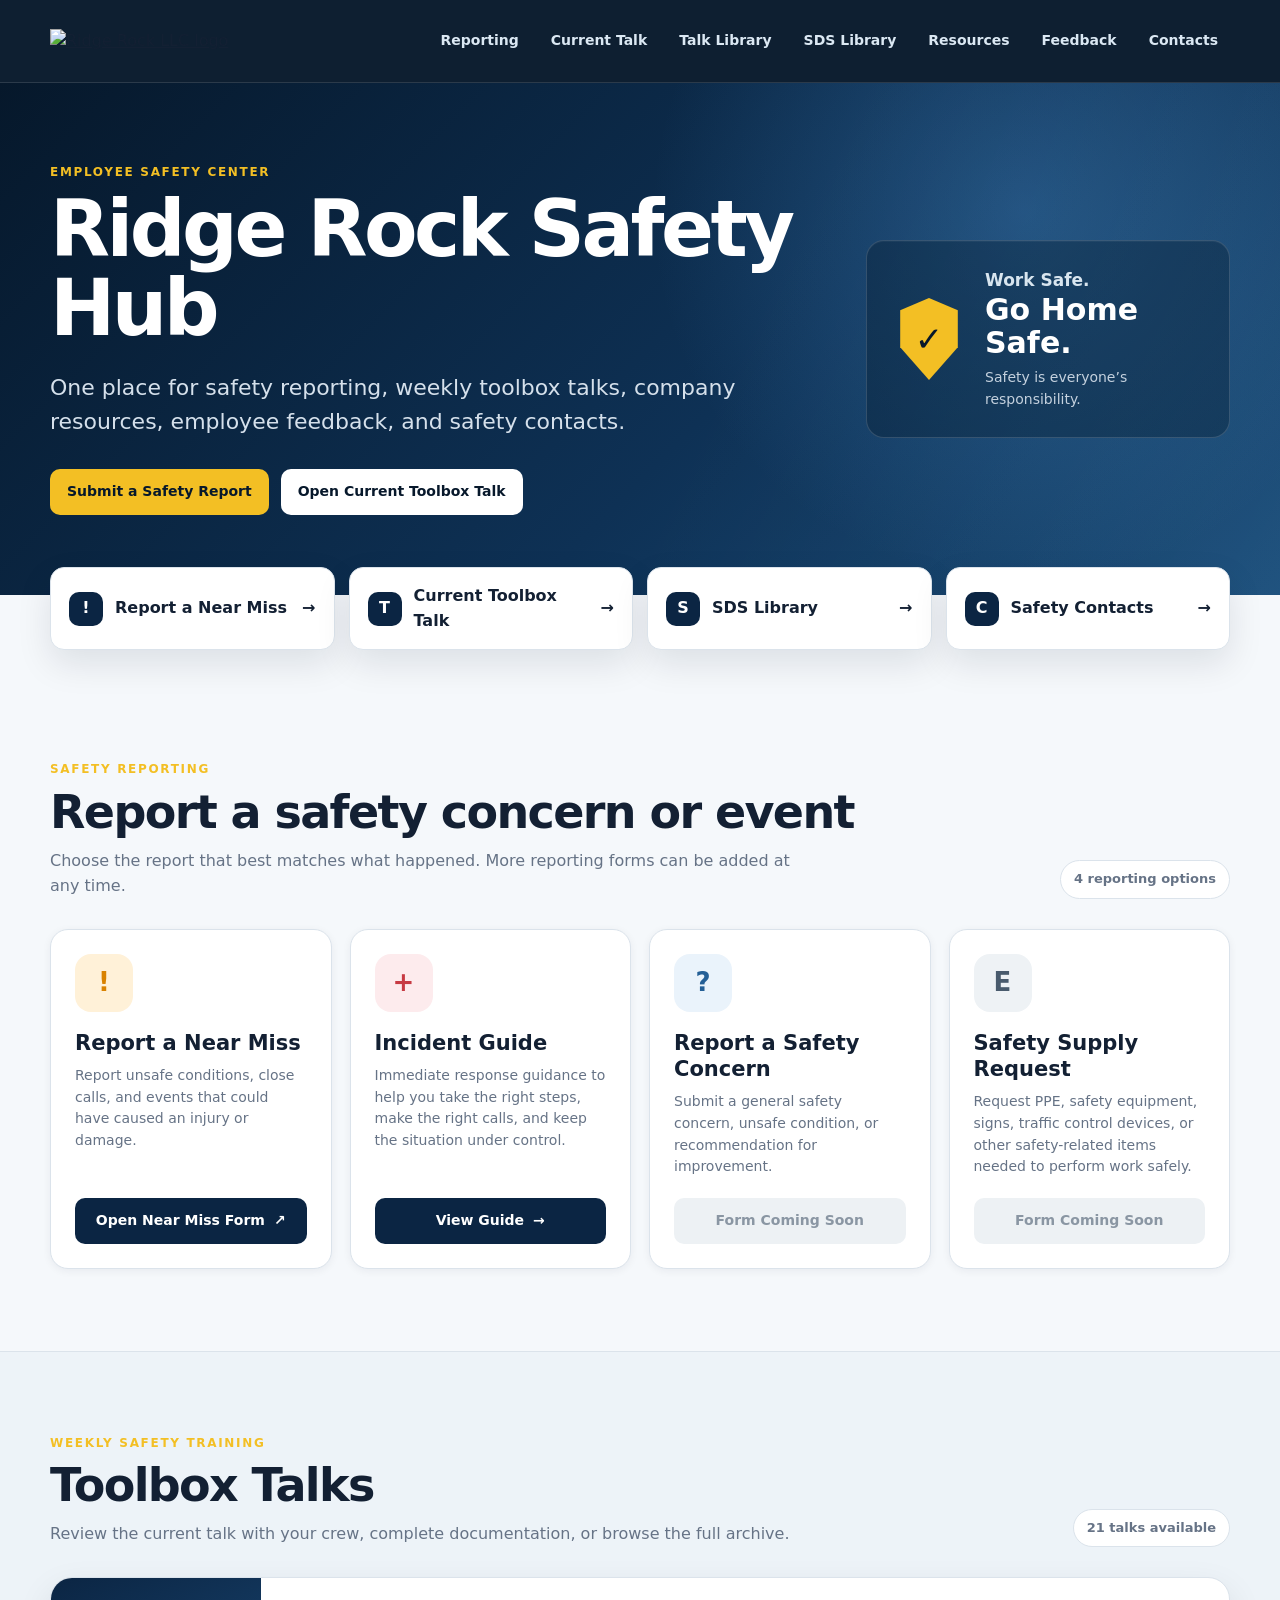
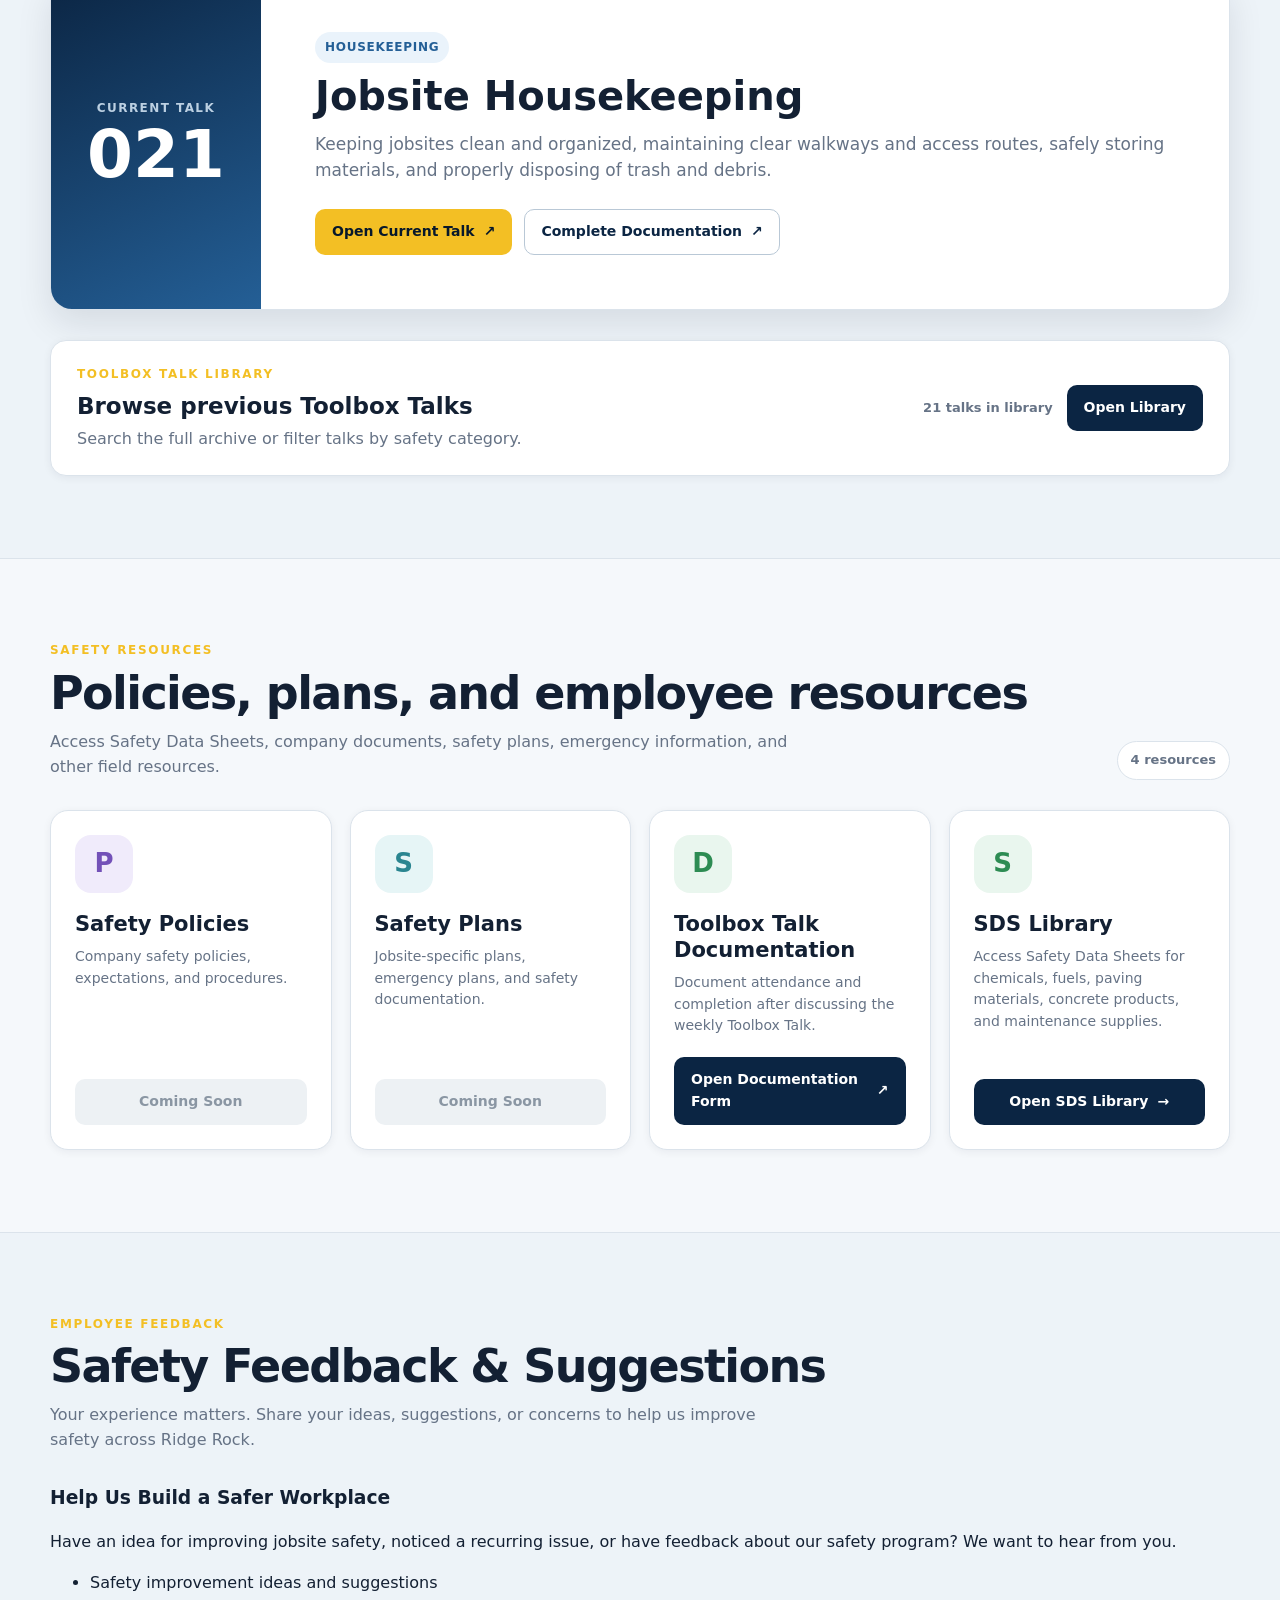
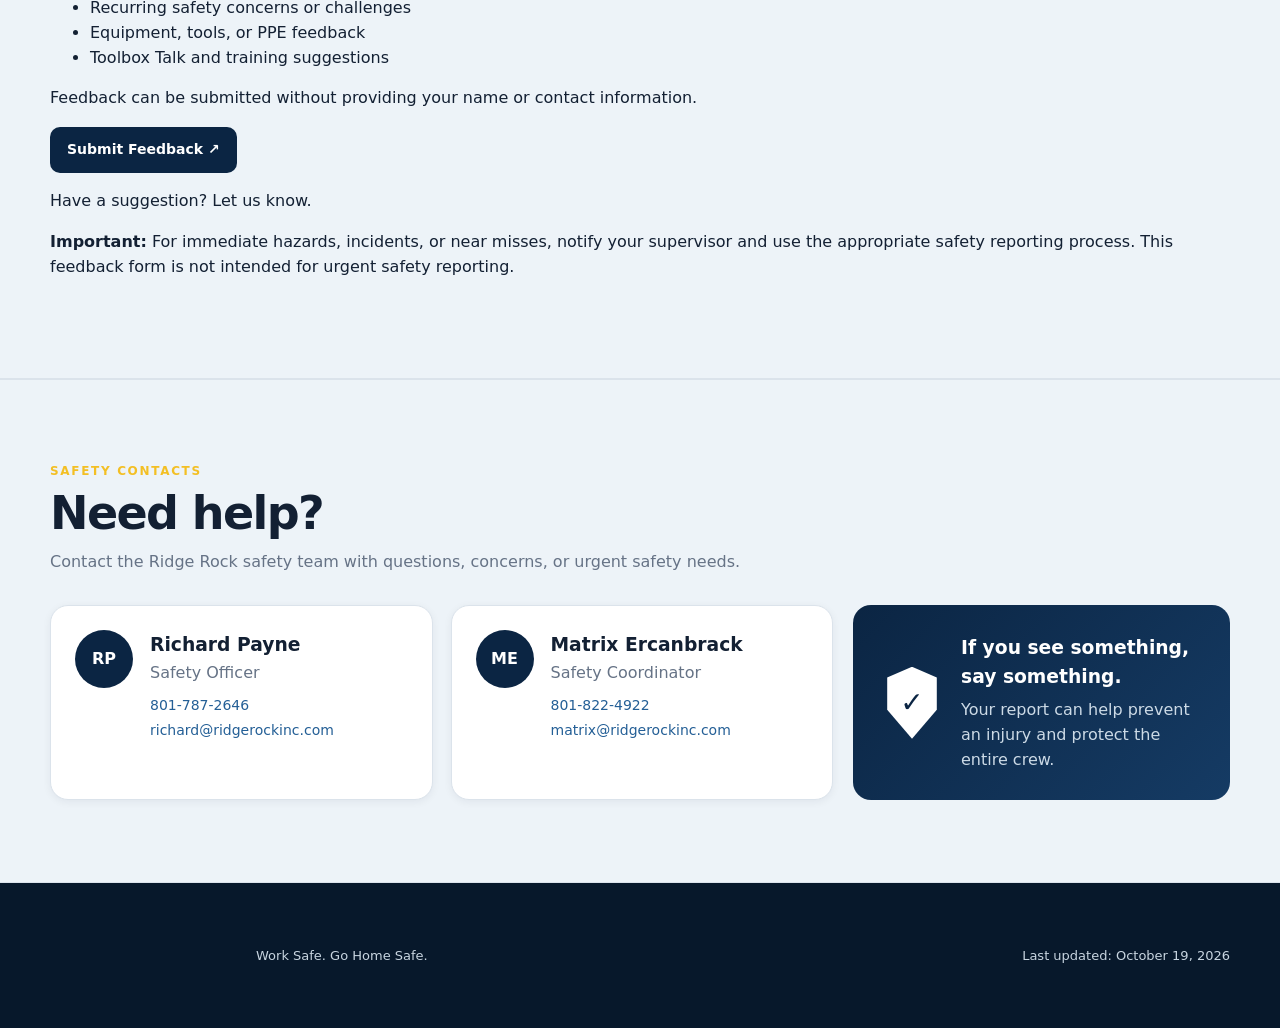
==== index.html @ aab82f97 "Add feedback section and update meta description Updated the HTML content to include a feedback sect" ====
<!DOCTYPE html>
<html lang="en">

<head>
  <meta charset="UTF-8">

  <meta
    name="viewport"
    content="width=device-width, initial-scale=1.0"
  >

  <meta
    name="description"
    content="Ridge Rock employee safety hub for reporting, toolbox talks, Safety Data Sheets, policies, plans, feedback, and safety contacts."
  >

  <title>Ridge Rock Safety Hub</title>

  <link
    rel="apple-touch-icon"
    href="assets/safety-hub-icon.png"
  >

  <meta
    name="apple-mobile-web-app-capable"
    content="yes"
  >

  <meta
    name="apple-mobile-web-app-title"
    content="Safety Hub"
  >

  <link
    rel="icon"
    href="favicon.ico"
    type="image/x-icon"
  >

  <link
    rel="stylesheet"
    href="style.css"
  >

  <script
    src="data.js"
    defer
  ></script>

  <script
    src="script.js"
    defer
  ></script>
</head>

<body>

  <!-- HEADER -->
  <header class="site-header">

    <div class="shell header-inner">

      <a
        class="brand"
        href="#top"
        aria-label="Ridge Rock Safety Hub home"
      >
        <img
          src="assets/ridge-rock-logo.png"
          alt="Ridge Rock LLC logo"
        >
      </a>

      <button
        class="menu-button"
        id="menuButton"
        type="button"
        aria-expanded="false"
        aria-controls="mainNav"
      >
        Menu
      </button>

      <nav
        class="main-nav"
        id="mainNav"
        aria-label="Primary navigation"
      >

        <a href="#reporting">
          Reporting
        </a>

        <a href="#toolbox">
          Current Talk
        </a>

        <a href="toolbox-talks.html">
          Talk Library
        </a>

        <a href="sds.html">
          SDS Library
        </a>

        <a href="#resources">
          Resources
        </a>

        <a href="#feedback">
          Feedback
        </a>

        <a href="#contacts">
          Contacts
        </a>

      </nav>

    </div>

  </header>


  <main id="top">

    <!-- HERO -->
    <section class="hero">

      <div class="shell hero-grid">

        <div class="hero-copy">

          <p class="eyebrow">
            Employee Safety Center
          </p>

          <h1>
            Ridge Rock Safety Hub
          </h1>

          <p class="hero-lead">
            One place for safety reporting, weekly toolbox talks,
            company resources, employee feedback, and safety contacts.
          </p>

          <div class="hero-actions">

            <a
              class="button button-warning"
              href="#reporting"
            >
              Submit a Safety Report
            </a>

            <a
              class="button button-light"
              href="#toolbox"
            >
              Open Current Toolbox Talk
            </a>

          </div>

        </div>

        <aside
          class="safety-message"
          aria-label="Safety message"
        >

          <div class="shield-icon">
            ✓
          </div>

          <div>

            <p class="safety-kicker">
              Work Safe.
            </p>

            <h2>
              Go Home Safe.
            </h2>

            <p>
              Safety is everyone’s responsibility.
            </p>

          </div>

        </aside>

      </div>

    </section>


    <!-- QUICK LINKS -->
    <section
      class="quick-links"
      aria-label="Quick links"
    >

      <div
        class="shell quick-grid"
        id="quickLinks"
      ></div>

    </section>


    <!-- SAFETY REPORTING -->
    <section
      class="section"
      id="reporting"
    >

      <div class="shell">

        <div class="section-heading">

          <div>

            <p class="eyebrow">
              Safety Reporting
            </p>

            <h2>
              Report a safety concern or event
            </h2>

            <p>
              Choose the report that best matches what happened.
              More reporting forms can be added at any time.
            </p>

          </div>

          <span
            class="section-badge"
            id="reportCount"
          ></span>

        </div>

        <div
          class="card-grid report-grid"
          id="reportGrid"
        ></div>

      </div>

    </section>


    <!-- TOOLBOX TALKS -->
    <section
      class="section section-alt"
      id="toolbox"
    >

      <div class="shell">

        <div class="section-heading">

          <div>

            <p class="eyebrow">
              Weekly Safety Training
            </p>

            <h2>
              Toolbox Talks
            </h2>

            <p>
              Review the current talk with your crew,
              complete documentation, or browse the full archive.
            </p>

          </div>

          <span
            class="section-badge"
            id="toolboxCount"
          ></span>

        </div>

        <!-- CURRENT TALK -->
        <div
          class="current-talk"
          id="currentTalk"
        ></div>

        <!-- TOOLBOX TALK LIBRARY LINK -->
        <div class="toolbox-library-link">

          <div>

            <p class="eyebrow">
              Toolbox Talk Library
            </p>

            <h3>
              Browse previous Toolbox Talks
            </h3>

            <p>
              Search the full archive or filter talks
              by safety category.
            </p>

          </div>

          <div class="toolbox-library-link-actions">

            <span id="libraryTalkCount"></span>

            <a
              class="button button-primary"
              href="toolbox-talks.html"
            >
              Open Library
            </a>

          </div>

        </div>

      </div>

    </section>


    <!-- SAFETY RESOURCES -->
    <section
      class="section"
      id="resources"
    >

      <div class="shell">

        <div class="section-heading">

          <div>

            <p class="eyebrow">
              Safety Resources
            </p>

            <h2>
              Policies, plans, and employee resources
            </h2>

            <p>
              Access Safety Data Sheets, company documents,
              safety plans, emergency information,
              and other field resources.
            </p>

          </div>

          <span
            class="section-badge"
            id="resourceCount"
          ></span>

        </div>

        <div
          class="card-grid resource-grid"
          id="resourceGrid"
        ></div>

      </div>

    </section>


    <!-- SAFETY FEEDBACK & SUGGESTIONS -->
    <section
      class="section section-alt"
      id="feedback"
      aria-labelledby="feedbackHeading"
    >

      <div class="shell">

        <div class="section-heading">

          <div>

            <p class="eyebrow">
              Employee Feedback
            </p>

            <h2 id="feedbackHeading">
              Safety Feedback &amp; Suggestions
            </h2>

            <p>
              Your experience matters. Share your ideas,
              suggestions, or concerns to help us
              improve safety across Ridge Rock.
            </p>

          </div>

        </div>


        <div class="feedback-card">

          <div class="feedback-card-content">

            <h3>
              Help Us Build a Safer Workplace
            </h3>

            <p>
              Have an idea for improving jobsite safety,
              noticed a recurring issue, or have feedback
              about our safety program? We want to hear
              from you.
            </p>

            <ul class="feedback-list">

              <li>
                Safety improvement ideas and suggestions
              </li>

              <li>
                Recurring safety concerns or challenges
              </li>

              <li>
                Equipment, tools, or PPE feedback
              </li>

              <li>
                Toolbox Talk and training suggestions
              </li>

            </ul>

            <p>
              Feedback can be submitted without providing
              your name or contact information.
            </p>

          </div>


          <div class="feedback-card-action">

            <a
              class="button button-primary"
              href="https://forms.cloud.microsoft/r/Lfj9UGA7SE"
              target="_blank"
              rel="noopener noreferrer"
              aria-label="Open Safety Feedback and Suggestions form in a new tab"
            >
              Submit Feedback ↗
            </a>

            <p>
              Have a suggestion? Let us know.
            </p>

          </div>

        </div>


        <p class="feedback-notice">
          <strong>Important:</strong>
          For immediate hazards, incidents, or near misses,
          notify your supervisor and use the appropriate
          safety reporting process. This feedback form
          is not intended for urgent safety reporting.
        </p>

      </div>

    </section>


    <!-- SAFETY CONTACTS -->
    <section
      class="section section-alt"
      id="contacts"
    >

      <div class="shell">

        <div class="section-heading">

          <div>

            <p class="eyebrow">
              Safety Contacts
            </p>

            <h2>
              Need help?
            </h2>

            <p>
              Contact the Ridge Rock safety team with questions,
              concerns, or urgent safety needs.
            </p>

          </div>

        </div>

        <div class="contact-layout">

          <div
            class="contact-grid"
            id="contactGrid"
          ></div>

          <aside class="speak-up-card">

            <div class="shield-outline">
              ✓
            </div>

            <div>

              <h3>
                If you see something, say something.
              </h3>

              <p>
                Your report can help prevent an injury
                and protect the entire crew.
              </p>

            </div>

          </aside>

        </div>

      </div>

    </section>

  </main>


  <!-- FOOTER -->
  <footer class="site-footer">

    <div class="shell footer-inner">

      <div>

        <img
          src="assets/ridge-rock-logo.png"
          alt=""
          aria-hidden="true"
        >

        <p>
          Work Safe. Go Home Safe.
        </p>

      </div>

      <p id="lastUpdated"></p>

    </div>

  </footer>

</body>

</html>
---- style.css ----
:root {
  --navy-950: #07182b;
  --navy-900: #0b2543;
  --navy-800: #153b64;
  --blue-600: #245f96;
  --blue-100: #eaf3fb;
  --gold-500: #f3bf24;
  --gold-100: #fff6d8;
  --red-600: #c73a43;
  --red-100: #fdebed;
  --green-600: #2d8c53;
  --green-100: #e9f6ee;
  --purple-600: #7351b8;
  --purple-100: #f0ebfb;
  --teal-600: #2a8590;
  --teal-100: #e6f5f6;
  --amber-600: #d98200;
  --amber-100: #fff1d8;
  --slate-700: #495b6d;
  --slate-100: #eef2f5;
  --ink: #132033;
  --muted: #667386;
  --line: #dbe3eb;
  --surface: #ffffff;
  --background: #f5f8fb;
  --shadow-sm: 0 2px 8px rgba(7, 24, 43, 0.06);
  --shadow-md: 0 14px 35px rgba(7, 24, 43, 0.10);
  --radius: 18px;
  --shell: 1180px;
}

* {
  box-sizing: border-box;
}

html {
  scroll-behavior: smooth;
}

body {
  margin: 0;
  color: var(--ink);
  background: var(--background);
  font-family: Inter, ui-sans-serif, system-ui, -apple-system, BlinkMacSystemFont, "Segoe UI", sans-serif;
  line-height: 1.55;
}

a {
  color: inherit;
}

button,
input {
  font: inherit;
}

.shell {
  width: min(calc(100% - 34px), var(--shell));
  margin: 0 auto;
}


/* HEADER */

.site-header {
  position: sticky;
  top: 0;
  z-index: 100;
  background: rgba(7, 24, 43, 0.97);
  border-bottom: 1px solid rgba(255,255,255,0.12);
  backdrop-filter: blur(12px);
}

.header-inner {
  min-height: 82px;
  display: flex;
  align-items: center;
  justify-content: space-between;
  gap: 28px;
}

.brand img {
  width: 250px;
  max-height: 62px;
  object-fit: contain;
  display: block;
}

.main-nav {
  display: flex;
  gap: 8px;
}

.main-nav a {
  color: #dbe8f3;
  text-decoration: none;
  font-size: 14px;
  font-weight: 750;
  padding: 10px 12px;
  border-radius: 9px;
}

.main-nav a:hover {
  background: rgba(255,255,255,0.08);
  color: #fff;
}

.menu-button {
  display: none;
  border: 1px solid rgba(255,255,255,.28);
  background: transparent;
  color: white;
  border-radius: 9px;
  padding: 8px 12px;
  font-weight: 750;
}


/* HERO */

.hero {
  color: white;
  background:
    radial-gradient(circle at 80% 25%, rgba(63,131,191,.38), transparent 34%),
    linear-gradient(135deg, #06182b 0%, #0e3155 58%, #174c7a 100%);
  overflow: hidden;
  position: relative;
}

.hero::after {
  content: "";
  position: absolute;
  inset: 0;
  background: linear-gradient(115deg, transparent 55%, rgba(255,255,255,.04));
  pointer-events: none;
}

.hero-grid {
  min-height: 470px;
  display: grid;
  grid-template-columns: 1.35fr .65fr;
  align-items: center;
  gap: 60px;
  padding: 80px 0;
  position: relative;
  z-index: 1;
}

.eyebrow {
  margin: 0 0 8px;
  color: var(--gold-500);
  font-size: 12px;
  font-weight: 850;
  letter-spacing: .14em;
  text-transform: uppercase;
}

.hero h1 {
  margin: 0;
  font-size: clamp(44px, 7vw, 78px);
  line-height: 1.02;
  letter-spacing: -.045em;
}

.hero-lead {
  max-width: 760px;
  margin: 22px 0 0;
  color: #d5e0eb;
  font-size: clamp(18px, 2vw, 22px);
}

.hero-actions {
  display: flex;
  flex-wrap: wrap;
  gap: 12px;
  margin-top: 30px;
}

.safety-message {
  display: flex;
  align-items: center;
  gap: 20px;
  padding: 26px;
  border: 1px solid rgba(255,255,255,.15);
  border-radius: var(--radius);
  background: rgba(3,17,32,.30);
  box-shadow: inset 0 1px rgba(255,255,255,.04);
}

.shield-icon {
  width: 72px;
  height: 82px;
  display: grid;
  place-items: center;
  flex: 0 0 auto;
  clip-path: polygon(50% 0, 90% 15%, 90% 60%, 50% 100%, 10% 60%, 10% 15%);
  background: var(--gold-500);
  color: var(--navy-950);
  font-size: 34px;
  font-weight: 900;
}

.safety-message h2,
.safety-message p {
  margin: 0;
}

.safety-kicker {
  color: #d8e5ef;
  font-size: 17px;
  font-weight: 800;
}

.safety-message h2 {
  font-size: 30px;
  line-height: 1.1;
}

.safety-message p:last-child {
  margin-top: 8px;
  color: #c4d1de;
  font-size: 14px;
}


/* QUICK LINKS */

.quick-links {
  transform: translateY(-28px);
  position: relative;
  z-index: 5;
}

.quick-grid {
  display: grid;
  grid-template-columns: repeat(4, 1fr);
  gap: 14px;
}

.quick-card {
  display: grid;
  grid-template-columns: auto 1fr auto;
  align-items: center;
  gap: 12px;
  min-height: 76px;
  padding: 16px 18px;
  background: white;
  border: 1px solid var(--line);
  border-radius: 14px;
  box-shadow: var(--shadow-md);
  text-decoration: none;
  font-weight: 800;
}

.quick-card:hover {
  transform: translateY(-2px);
  border-color: #b9cde0;
}

.quick-icon {
  width: 34px;
  height: 34px;
  display: grid;
  place-items: center;
  border-radius: 10px;
  background: var(--navy-900);
  color: white;
}


/* SECTIONS */

.section {
  padding: 82px 0;
}

.section-alt {
  background: #edf3f8;
  border-top: 1px solid var(--line);
  border-bottom: 1px solid var(--line);
}

.section-heading {
  display: flex;
  justify-content: space-between;
  align-items: flex-end;
  gap: 24px;
  margin-bottom: 30px;
}

.section-heading h2 {
  margin: 0;
  font-size: clamp(31px, 4vw, 46px);
  letter-spacing: -.035em;
  line-height: 1.13;
}

.section-heading p:last-child {
  max-width: 760px;
  margin: 10px 0 0;
  color: var(--muted);
}

.section-badge {
  flex: 0 0 auto;
  padding: 8px 13px;
  border: 1px solid var(--line);
  border-radius: 999px;
  background: white;
  color: var(--muted);
  font-size: 13px;
  font-weight: 750;
}


/* INFORMATION CARDS */

.card-grid {
  display: grid;
  grid-template-columns: repeat(4, minmax(0, 1fr));
  gap: 18px;
}

.info-card {
  min-height: 340px;
  display: flex;
  flex-direction: column;
  gap: 18px;
  padding: 24px;
  border: 1px solid var(--line);
  border-radius: var(--radius);
  background: white;
  box-shadow: var(--shadow-sm);
}

.info-card:hover {
  transform: translateY(-4px);
  box-shadow: var(--shadow-md);
}

.info-icon {
  width: 58px;
  height: 58px;
  display: grid;
  place-items: center;
  border-radius: 16px;
  font-size: 26px;
  font-weight: 900;
}

.info-copy {
  flex: 1;
}

.info-copy h3 {
  margin: 0 0 9px;
  font-size: 21px;
  line-height: 1.25;
}

.info-copy p {
  margin: 0;
  color: var(--muted);
  font-size: 14px;
}

.theme-amber .info-icon {
  background: var(--amber-100);
  color: var(--amber-600);
}

.theme-red .info-icon {
  background: var(--red-100);
  color: var(--red-600);
}

.theme-blue .info-icon {
  background: var(--blue-100);
  color: var(--blue-600);
}

.theme-slate .info-icon {
  background: var(--slate-100);
  color: var(--slate-700);
}

.theme-purple .info-icon {
  background: var(--purple-100);
  color: var(--purple-600);
}

.theme-teal .info-icon {
  background: var(--teal-100);
  color: var(--teal-600);
}

.theme-green .info-icon {
  background: var(--green-100);
  color: var(--green-600);
}


/* BUTTONS */

.button {
  min-height: 46px;
  display: inline-flex;
  align-items: center;
  justify-content: center;
  gap: 9px;
  border: 1px solid transparent;
  border-radius: 10px;
  padding: 11px 16px;
  text-decoration: none;
  font-size: 14px;
  font-weight: 850;
  transition: .18s ease;
}

.button:hover {
  transform: translateY(-1px);
}

.button-primary {
  background: var(--navy-900);
  color: white;
}

.button-primary:hover {
  background: #123a64;
}

.button-warning {
  background: var(--gold-500);
  color: var(--navy-950);
}

.button-warning:hover {
  background: #ffd34a;
}

.button-light {
  background: white;
  color: var(--navy-950);
}

.button-outline {
  border-color: #b9c8d6;
  background: white;
  color: var(--navy-900);
}

.button-outline:hover {
  border-color: var(--blue-600);
  background: var(--blue-100);
}

.button-muted {
  background: #edf1f4;
  color: #8a96a3;
  cursor: not-allowed;
}


/* CURRENT TOOLBOX TALK */

.current-talk {
  display: grid;
  grid-template-columns: 210px 1fr;
  overflow: hidden;
  border: 1px solid var(--line);
  border-radius: 22px;
  background: white;
  box-shadow: var(--shadow-md);
}

.current-number {
  display: grid;
  place-content: center;
  padding: 34px;
  background: linear-gradient(155deg, var(--navy-900), var(--blue-600));
  color: white;
  text-align: center;
}

.current-number span {
  color: #bcd0e2;
  font-size: 12px;
  font-weight: 850;
  letter-spacing: .12em;
  text-transform: uppercase;
}

.current-number strong {
  display: block;
  margin-top: 4px;
  font-size: 66px;
  line-height: 1;
}

.current-copy {
  padding: clamp(30px, 5vw, 54px);
}

.current-copy h3 {
  margin: 10px 0 12px;
  font-size: clamp(27px, 4vw, 40px);
  line-height: 1.15;
}

.current-copy p {
  margin: 0;
  color: var(--muted);
  font-size: 17px;
}

.pill {
  display: inline-flex;
  padding: 6px 10px;
  border-radius: 999px;
  background: var(--blue-100);
  color: var(--blue-600);
  font-size: 12px;
  font-weight: 850;
  text-transform: uppercase;
  letter-spacing: .06em;
}

.current-actions {
  display: flex;
  flex-wrap: wrap;
  gap: 12px;
  margin-top: 26px;
}


/* HOMEPAGE TOOLBOX LIBRARY LINK */

.toolbox-library-link {
  display: flex;
  align-items: center;
  justify-content: space-between;
  gap: 28px;
  margin-top: 30px;
  padding: 24px 26px;
  border: 1px solid var(--line);
  border-radius: 16px;
  background: white;
  box-shadow: var(--shadow-sm);
}

.toolbox-library-link h3 {
  margin: 0;
  font-size: 23px;
  line-height: 1.25;
}

.toolbox-library-link p:last-child {
  margin: 6px 0 0;
  color: var(--muted);
}

.toolbox-library-link-actions {
  display: flex;
  align-items: center;
  gap: 14px;
  flex: 0 0 auto;
}

.toolbox-library-link-actions > span {
  color: var(--muted);
  font-size: 13px;
  font-weight: 800;
}


/* SEARCH */

.search-wrap {
  position: relative;
  width: min(420px, 100%);
}

.search-wrap input {
  width: 100%;
  min-height: 52px;
  border: 1px solid #bdcbd8;
  border-radius: 12px;
  padding: 12px 46px 12px 15px;
  background: white;
  color: var(--ink);
  outline: none;
}

.search-wrap input:focus {
  border-color: var(--blue-600);
  box-shadow: 0 0 0 4px rgba(36,95,150,.13);
}

.search-wrap button {
  position: absolute;
  right: 9px;
  top: 50%;
  transform: translateY(-50%);
  width: 32px;
  height: 32px;
  border: 0;
  border-radius: 50%;
  background: #edf1f4;
  cursor: pointer;
  font-size: 20px;
}


/* TOOLBOX TALK CARDS */

.talk-grid {
  display: grid;
  grid-template-columns: repeat(3, minmax(0, 1fr));
  gap: 18px;
}

.talk-card {
  min-height: 300px;
  display: flex;
  flex-direction: column;
  justify-content: space-between;
  gap: 22px;
  padding: 22px;
  border: 1px solid var(--line);
  border-radius: 16px;
  background: white;
  box-shadow: var(--shadow-sm);
}

.talk-card:hover {
  transform: translateY(-4px);
  box-shadow: var(--shadow-md);
}

.talk-card.is-current {
  border-color: #e3bd32;
  box-shadow: 0 0 0 3px rgba(243,191,36,.15), var(--shadow-sm);
}

.talk-card-top {
  display: flex;
  align-items: center;
  justify-content: space-between;
  gap: 12px;
}

.talk-number {
  display: inline-grid;
  place-items: center;
  min-width: 48px;
  height: 35px;
  border-radius: 8px;
  background: var(--navy-900);
  color: white;
  font-size: 13px;
  font-weight: 900;
  letter-spacing: .06em;
}

.talk-category {
  color: var(--blue-600);
  font-size: 11px;
  font-weight: 850;
  text-transform: uppercase;
  letter-spacing: .06em;
  text-align: right;
}

.title-row {
  display: flex;
  align-items: flex-start;
  gap: 9px;
}

.title-row h3 {
  flex: 1;
  margin: 0;
  font-size: 20px;
  line-height: 1.28;
}

.current-label {
  flex: 0 0 auto;
  padding: 4px 7px;
  border-radius: 999px;
  background: var(--gold-100);
  color: #7a5b00;
  font-size: 10px;
  font-weight: 900;
  text-transform: uppercase;
}

.talk-card p {
  margin: 11px 0 0;
  color: var(--muted);
  font-size: 14px;
}

.empty-state {
  padding: 50px 24px;
  border: 1px dashed #b9c8d6;
  border-radius: 16px;
  background: white;
  text-align: center;
}

.empty-state h3 {
  margin: 0;
}

.empty-state p {
  margin: 7px 0 0;
  color: var(--muted);
}


/* CONTACTS */

.contact-layout {
  display: grid;
  grid-template-columns: 1.35fr .65fr;
  gap: 20px;
}

.contact-grid {
  display: grid;
  grid-template-columns: repeat(2, minmax(0, 1fr));
  gap: 18px;
}

.contact-card {
  display: grid;
  grid-template-columns: auto 1fr;
  gap: 17px;
  padding: 24px;
  border: 1px solid var(--line);
  border-radius: var(--radius);
  background: white;
  box-shadow: var(--shadow-sm);
}

.avatar {
  width: 58px;
  height: 58px;
  display: grid;
  place-items: center;
  border-radius: 50%;
  background: var(--navy-900);
  color: white;
  font-weight: 900;
}

.contact-card h3 {
  margin: 0;
}

.contact-role {
  margin: 2px 0 9px;
  color: var(--muted);
}

.contact-card a {
  display: block;
  margin-top: 4px;
  color: var(--blue-600);
  text-decoration: none;
  font-size: 14px;
  overflow-wrap: anywhere;
}

.speak-up-card {
  display: flex;
  align-items: center;
  gap: 18px;
  padding: 28px;
  border-radius: var(--radius);
  background: linear-gradient(135deg, var(--navy-900), var(--navy-800));
  color: white;
}

.shield-outline {
  width: 62px;
  height: 72px;
  display: grid;
  place-items: center;
  flex: 0 0 auto;
  clip-path: polygon(50% 0, 90% 15%, 90% 60%, 50% 100%, 10% 60%, 10% 15%);
  background: white;
  color: var(--navy-900);
  font-size: 28px;
  font-weight: 900;
}

.speak-up-card h3 {
  margin: 0 0 7px;
}

.speak-up-card p {
  margin: 0;
  color: #ccdae6;
}


/* FOOTER */

.site-footer {
  background: var(--navy-950);
  color: #c8d5e0;
}

.footer-inner {
  min-height: 145px;
  display: flex;
  align-items: center;
  justify-content: space-between;
  gap: 30px;
  padding: 28px 0;
}

.footer-inner > div {
  display: flex;
  align-items: center;
  gap: 16px;
}

.footer-inner img {
  width: 190px;
  max-height: 50px;
  object-fit: contain;
  filter: brightness(1.05);
}

.footer-inner p {
  margin: 0;
  font-size: 13px;
}


/* ACCESSIBILITY */

.sr-only {
  position: absolute;
  width: 1px;
  height: 1px;
  overflow: hidden;
  clip: rect(0,0,0,0);
  white-space: nowrap;
}


/* TABLET */

@media (max-width: 1000px) {
  .hero-grid {
    grid-template-columns: 1fr;
    gap: 34px;
  }

  .safety-message {
    max-width: 520px;
  }

  .card-grid {
    grid-template-columns: repeat(2, minmax(0, 1fr));
  }

  .talk-grid {
    grid-template-columns: repeat(2, minmax(0, 1fr));
  }

  .contact-layout {
    grid-template-columns: 1fr;
  }
}


/* MOBILE */

@media (max-width: 760px) {
  .header-inner {
    min-height: 72px;
  }

  .brand img {
    width: 205px;
  }

  .menu-button {
    display: inline-flex;
  }

  .main-nav {
    display: none;
    position: absolute;
    top: 72px;
    left: 0;
    right: 0;
    flex-direction: column;
    padding: 14px 17px 18px;
    background: var(--navy-950);
    border-top: 1px solid rgba(255,255,255,.1);
  }

  .main-nav.open {
    display: flex;
  }

  .hero-grid {
    min-height: auto;
    padding: 62px 0 80px;
  }

  .quick-grid {
    grid-template-columns: repeat(2, 1fr);
  }

  .section {
    padding: 62px 0;
  }

  .section-heading {
    align-items: flex-start;
    flex-direction: column;
  }

  .current-talk {
    grid-template-columns: 1fr;
  }

  .current-number {
    display: flex;
    align-items: center;
    justify-content: flex-start;
    gap: 10px;
    padding: 21px 24px;
    text-align: left;
  }

  .current-number strong {
    margin: 0;
    font-size: 26px;
  }

  .toolbox-toolbar {
    align-items: flex-start;
    flex-direction: column;
  }

  .search-wrap {
    width: 100%;
  }

  .contact-grid {
    grid-template-columns: 1fr;
  }

  .footer-inner {
    align-items: flex-start;
    flex-direction: column;
  }

  .toolbox-library-link {
    align-items: flex-start;
    flex-direction: column;
  }

  .toolbox-library-link-actions {
    width: 100%;
    align-items: stretch;
    flex-direction: column;
  }

  .toolbox-library-link-actions .button {
    width: 100%;
  }
}


/* SMALL MOBILE */

@media (max-width: 560px) {
  .shell {
    width: min(calc(100% - 24px), var(--shell));
  }

  .brand img {
    width: 175px;
  }

  .hero h1 {
    font-size: 43px;
  }

  .hero-actions .button {
    width: 100%;
  }

  .safety-message {
    align-items: flex-start;
  }

  .quick-grid,
  .card-grid,
  .talk-grid {
    grid-template-columns: 1fr;
  }

  .quick-links {
    transform: translateY(-22px);
  }

  .info-card {
    min-height: 300px;
  }

  .current-actions .button {
    width: 100%;
  }

  .footer-inner > div {
    align-items: flex-start;
    flex-direction: column;
  }
}


/* =========================================================
   INCIDENT RESPONSE PAGE
   ========================================================= */

.incident-hero {
  padding: 58px 0 62px;
  background:
    radial-gradient(circle at 82% 20%, rgba(199, 58, 67, .20), transparent 34%),
    linear-gradient(135deg, #06182b 0%, #0e3155 62%, #174c7a 100%);
  color: white;
}

.incident-hero-inner {
  max-width: 980px;
}

.incident-back-link {
  display: inline-flex;
  margin-bottom: 30px;
  color: #d7e4ef;
  text-decoration: none;
  font-size: 14px;
  font-weight: 800;
}

.incident-back-link:hover {
  color: white;
}

.incident-hero h1 {
  max-width: 850px;
  margin: 0;
  font-size: clamp(40px, 6vw, 66px);
  line-height: 1.04;
  letter-spacing: -.04em;
}

.incident-hero-inner > p:last-child {
  max-width: 760px;
  margin: 18px 0 0;
  color: #d5e0eb;
  font-size: 18px;
}


/* IMMEDIATE RESPONSE */

.incident-immediate-section {
  padding-top: 52px;
}

.incident-alert {
  overflow: hidden;
  border: 1px solid #e2b8bb;
  border-radius: 22px;
  background: white;
  box-shadow: var(--shadow-md);
}

.incident-alert-heading {
  display: flex;
  align-items: center;
  gap: 22px;
  padding: 30px;
  background: var(--red-100);
  border-bottom: 1px solid #efcdd0;
}

.incident-alert-icon {
  width: 66px;
  height: 66px;
  display: grid;
  place-items: center;
  flex: 0 0 auto;
  border-radius: 18px;
  background: var(--red-600);
  color: white;
  font-size: 34px;
  font-weight: 950;
}

.incident-alert-kicker {
  margin: 0 0 4px;
  color: var(--red-600);
  font-size: 12px;
  font-weight: 900;
  letter-spacing: .12em;
  text-transform: uppercase;
}

.incident-alert-heading h2 {
  margin: 0;
  font-size: clamp(25px, 4vw, 37px);
  line-height: 1.12;
}

.incident-alert-heading p:last-child {
  max-width: 780px;
  margin: 8px 0 0;
  color: #68535a;
}


/* IMMEDIATE STEPS */

.immediate-steps {
  display: grid;
  grid-template-columns: repeat(2, minmax(0, 1fr));
  gap: 0;
  padding: 12px 30px;
}

.immediate-step {
  display: grid;
  grid-template-columns: auto 1fr;
  align-items: flex-start;
  gap: 15px;
  padding: 24px 18px;
  border-bottom: 1px solid var(--line);
}

.immediate-step:nth-last-child(-n + 2) {
  border-bottom: 0;
}

.immediate-step > span {
  width: 38px;
  height: 38px;
  display: grid;
  place-items: center;
  border-radius: 50%;
  background: var(--navy-900);
  color: white;
  font-size: 15px;
  font-weight: 900;
}

.immediate-step h3 {
  margin: 1px 0 5px;
  font-size: 17px;
}

.immediate-step p {
  margin: 0;
  color: var(--muted);
  font-size: 14px;
}


/* CALL BUTTONS */

.incident-call-actions {
  display: grid;
  grid-template-columns: .75fr 1.25fr;
  gap: 14px;
  padding: 24px 30px 30px;
  border-top: 1px solid var(--line);
  background: #f8fafc;
}

.incident-call-button {
  min-height: 84px;
  display: flex;
  flex-direction: column;
  justify-content: center;
  padding: 16px 20px;
  border-radius: 14px;
  text-decoration: none;
  transition: .18s ease;
}

.incident-call-button:hover {
  transform: translateY(-2px);
}

.incident-call-button strong {
  font-size: 20px;
  line-height: 1.15;
}

.incident-call-button > span:last-child:not(.call-label) {
  margin-top: 3px;
  font-size: 14px;
}

.call-label {
  margin-bottom: 3px;
  font-size: 10px;
  font-weight: 900;
  letter-spacing: .10em;
  text-transform: uppercase;
}

.emergency-call {
  background: var(--red-600);
  color: white;
}

.emergency-call:hover {
  background: #ad2e37;
}

.emergency-call .call-label {
  color: #ffdadd;
}

.safety-call {
  background: var(--navy-900);
  color: white;
}

.safety-call:hover {
  background: var(--navy-800);
}

.safety-call .call-label {
  color: #bcd0e2;
}


/* INCIDENT TYPES */

.incident-type-list {
  display: grid;
  gap: 14px;
}

.incident-type-card {
  overflow: hidden;
  border: 1px solid var(--line);
  border-radius: 16px;
  background: white;
  box-shadow: var(--shadow-sm);
}

.incident-type-card:has(.incident-type-button[aria-expanded="true"]) {
  border-color: #b7c9d9;
  box-shadow: var(--shadow-md);
}

.incident-type-button {
  width: 100%;
  display: grid;
  grid-template-columns: auto 1fr auto;
  align-items: center;
  gap: 18px;
  padding: 20px 22px;
  border: 0;
  background: white;
  color: var(--ink);
  text-align: left;
  cursor: pointer;
}

.incident-type-button:hover {
  background: #f8fafc;
}

.incident-type-icon {
  width: 52px;
  height: 52px;
  display: grid;
  place-items: center;
  border-radius: 14px;
  font-size: 22px;
  font-weight: 950;
}

.incident-icon-red {
  background: var(--red-100);
  color: var(--red-600);
}

.incident-icon-amber {
  background: var(--amber-100);
  color: var(--amber-600);
}

.incident-icon-blue {
  background: var(--blue-100);
  color: var(--blue-600);
}

.incident-icon-slate {
  background: var(--slate-100);
  color: var(--slate-700);
}

.incident-icon-green {
  background: var(--green-100);
  color: var(--green-600);
}

.incident-type-copy {
  display: flex;
  flex-direction: column;
}

.incident-type-copy strong {
  font-size: 19px;
  line-height: 1.25;
}

.incident-type-copy small {
  margin-top: 3px;
  color: var(--muted);
  font-size: 13px;
}

.incident-chevron {
  width: 34px;
  height: 34px;
  display: grid;
  place-items: center;
  border-radius: 50%;
  background: var(--slate-100);
  color: var(--navy-900);
  font-size: 22px;
  font-weight: 800;
  transition: .18s ease;
}

.incident-type-button[aria-expanded="true"] .incident-chevron {
  transform: rotate(45deg);
  background: var(--navy-900);
  color: white;
}


/* EXPANDED INSTRUCTIONS */

.incident-instructions {
  border-top: 1px solid var(--line);
  background: #fbfcfd;
}

.incident-instructions[hidden] {
  display: none;
}

.instruction-group {
  padding: 26px 30px;
}

.instruction-group + .instruction-group {
  border-top: 1px solid var(--line);
}

.instruction-immediate {
  background: #fffafa;
}

.instruction-label {
  display: inline-flex;
  margin-bottom: 9px;
  padding: 5px 9px;
  border-radius: 999px;
  background: var(--navy-900);
  color: white;
  font-size: 10px;
  font-weight: 900;
  letter-spacing: .08em;
  text-transform: uppercase;
}

.instruction-immediate .instruction-label {
  background: var(--red-600);
}

.instruction-group h3 {
  margin: 0 0 13px;
  font-size: 20px;
  line-height: 1.3;
}

.instruction-group ul {
  margin: 0;
  padding-left: 21px;
}

.instruction-group li {
  margin: 9px 0;
  color: #465669;
}

.instruction-group li::marker {
  color: var(--blue-600);
  font-weight: 900;
}

.instruction-immediate li::marker {
  color: var(--red-600);
}

.instruction-group .button {
  margin-top: 16px;
}


/* FINAL REMINDER */

.incident-reminder {
  display: flex;
  align-items: center;
  gap: 25px;
  padding: 32px;
  border-radius: 20px;
  background: linear-gradient(135deg, var(--navy-900), var(--navy-800));
  color: white;
}

.incident-reminder .eyebrow {
  margin-bottom: 5px;
}

.incident-reminder h2 {
  margin: 0;
  font-size: clamp(25px, 4vw, 36px);
  line-height: 1.15;
}

.incident-reminder p:last-child {
  max-width: 760px;
  margin: 9px 0 0;
  color: #ccd9e5;
}


/* INCIDENT PAGE TABLET */

@media (max-width: 760px) {
  .incident-hero {
    padding: 44px 0 50px;
  }

  .incident-alert-heading {
    align-items: flex-start;
    padding: 24px;
  }

  .incident-alert-icon {
    width: 54px;
    height: 54px;
    border-radius: 14px;
    font-size: 28px;
  }

  .immediate-steps {
    grid-template-columns: 1fr;
    padding: 8px 22px;
  }

  .immediate-step {
    padding: 20px 8px;
  }

  .immediate-step:nth-last-child(-n + 2) {
    border-bottom: 1px solid var(--line);
  }

  .immediate-step:last-child {
    border-bottom: 0;
  }

  .incident-call-actions {
    grid-template-columns: 1fr;
    padding: 22px 24px 24px;
  }

  .incident-call-button {
    min-height: 76px;
  }

  .incident-reminder {
    align-items: flex-start;
  }
}


/* INCIDENT PAGE SMALL MOBILE */

@media (max-width: 560px) {
  .incident-alert-heading {
    flex-direction: column;
  }

  .incident-type-button {
    gap: 13px;
    padding: 17px;
  }

  .incident-type-icon {
    width: 46px;
    height: 46px;
    border-radius: 12px;
    font-size: 19px;
  }

  .incident-type-copy strong {
    font-size: 17px;
  }

  .incident-type-copy small {
    font-size: 12px;
  }

  .instruction-group {
    padding: 22px 20px;
  }

  .incident-reminder {
    flex-direction: column;
    padding: 26px;
  }
}
/* =========================================================
   911 CALL CONFIRMATION
   ========================================================= */

.emergency-call-wrap {
  min-width: 0;
}

.emergency-call-trigger {
  width: 100%;
  border: 0;
  font: inherit;
  text-align: left;
  cursor: pointer;
}

.emergency-call-trigger[hidden],
.emergency-call-confirm[hidden] {
  display: none !important;
}

.emergency-call-confirm {
  min-height: 84px;
  display: grid;
  grid-template-columns: minmax(0, 1fr) auto;
  align-items: center;
  gap: 16px;
  padding: 14px 16px 14px 20px;
  border-radius: 14px;
  background: var(--red-600);
  color: white;
  box-shadow: 0 8px 22px rgba(199, 58, 67, 0.18);
}

.emergency-confirm-copy {
  min-width: 0;
  display: flex;
  flex-direction: column;
  justify-content: center;
}

.emergency-confirm-copy .call-label {
  color: #ffdadd;
}

.emergency-confirm-copy strong {
  font-size: 17px;
  line-height: 1.25;
}

.emergency-confirm-actions {
  display: flex;
  align-items: stretch;
  gap: 8px;
}

.emergency-confirm-yes,
.emergency-confirm-no {
  min-height: 48px;
  display: inline-flex;
  align-items: center;
  justify-content: center;
  padding: 0 15px;
  border-radius: 10px;
  font: inherit;
  font-size: 13px;
  font-weight: 800;
  line-height: 1.1;
  text-align: center;
  text-decoration: none;
  white-space: nowrap;
  cursor: pointer;
  transition: .18s ease;
}

.emergency-confirm-yes {
  border: 2px solid white;
  background: white;
  color: var(--red-600);
}

.emergency-confirm-yes:hover {
  background: #fff3f4;
  transform: translateY(-1px);
}

.emergency-confirm-no {
  border: 1px solid rgba(255, 255, 255, .62);
  background: rgba(255, 255, 255, .08);
  color: white;
}

.emergency-confirm-no:hover {
  background: rgba(255, 255, 255, .16);
  transform: translateY(-1px);
}

.emergency-call-trigger:focus-visible,
.emergency-confirm-yes:focus-visible,
.emergency-confirm-no:focus-visible {
  outline: 3px solid rgba(36, 95, 150, .35);
  outline-offset: 3px;
}

@media (max-width: 760px) {
  .emergency-call-confirm {
    min-height: 76px;
    grid-template-columns: 1fr;
    gap: 12px;
    padding: 16px;
  }

  .emergency-confirm-actions {
    display: grid;
    grid-template-columns: 1fr 1fr;
  }

  .emergency-confirm-yes,
  .emergency-confirm-no {
    width: 100%;
    white-space: normal;
  }
}

@media (max-width: 390px) {
  .emergency-confirm-actions {
    grid-template-columns: 1fr;
  }
}
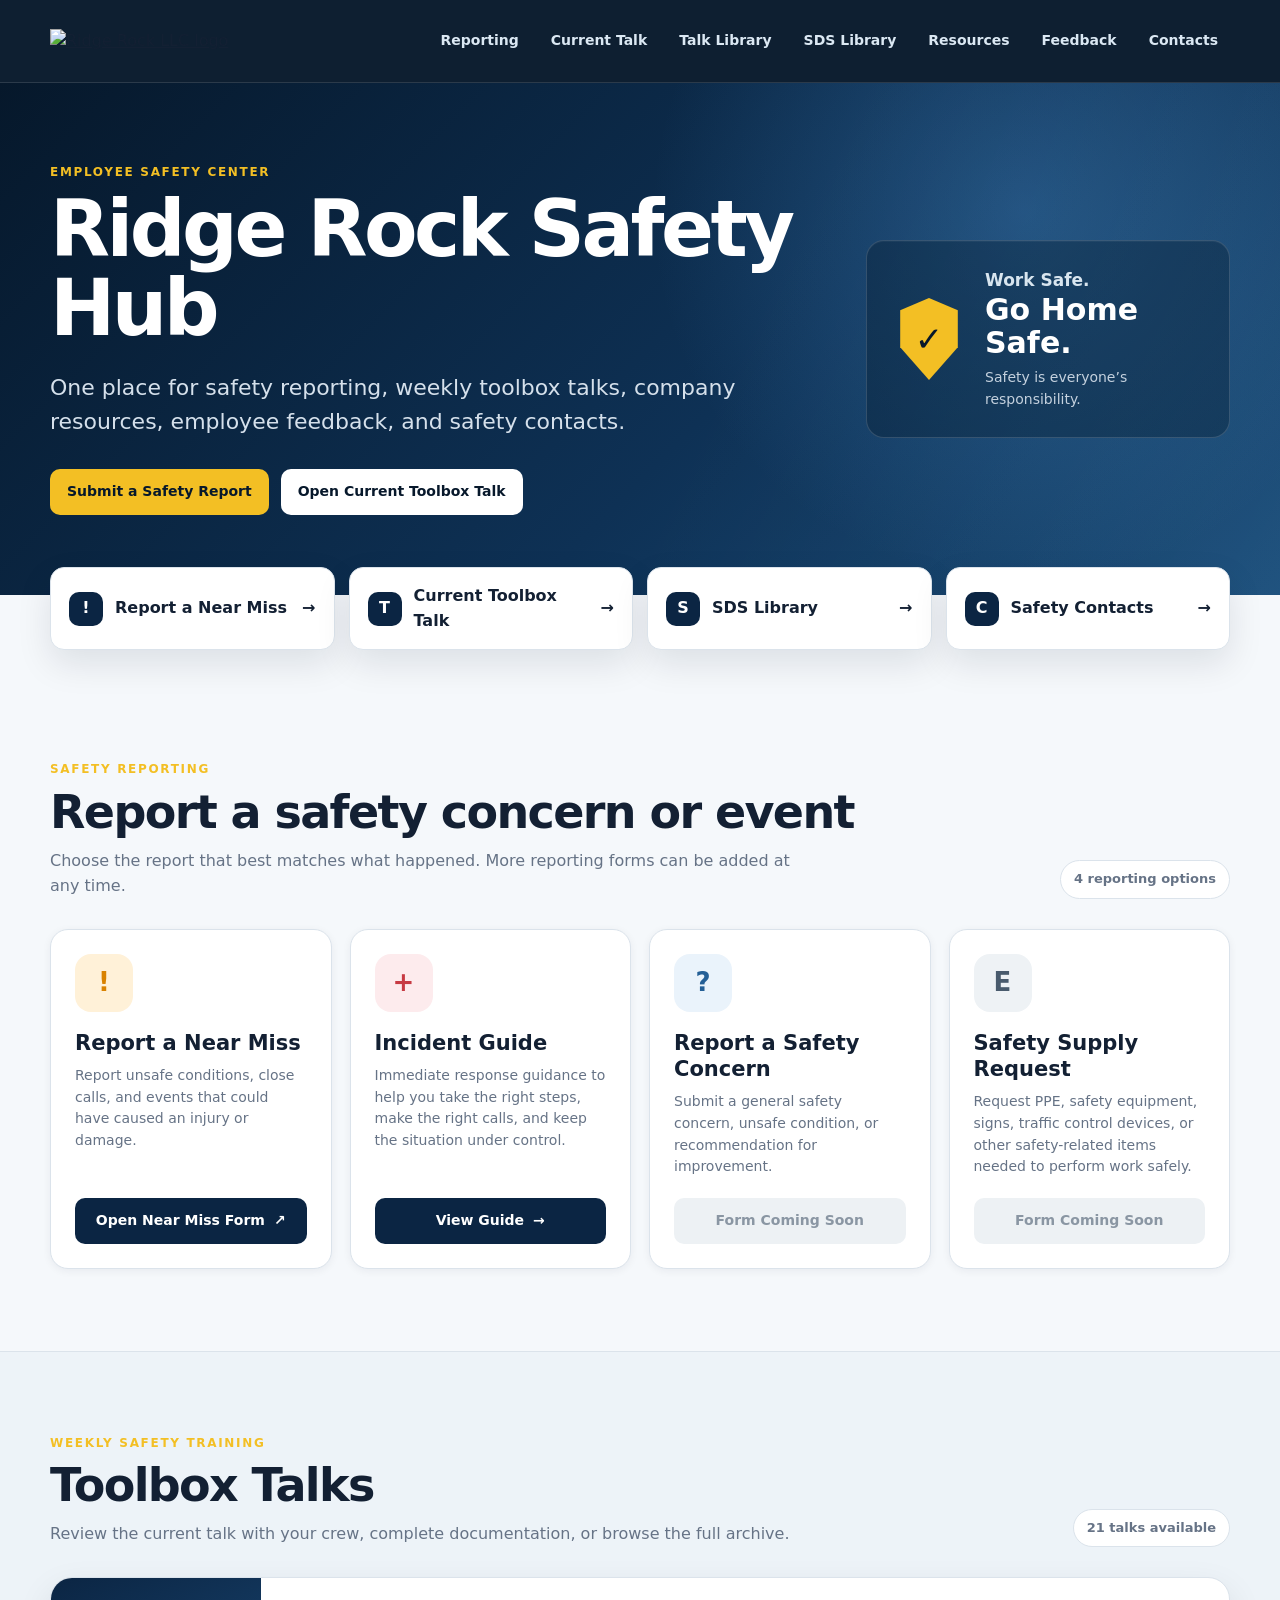
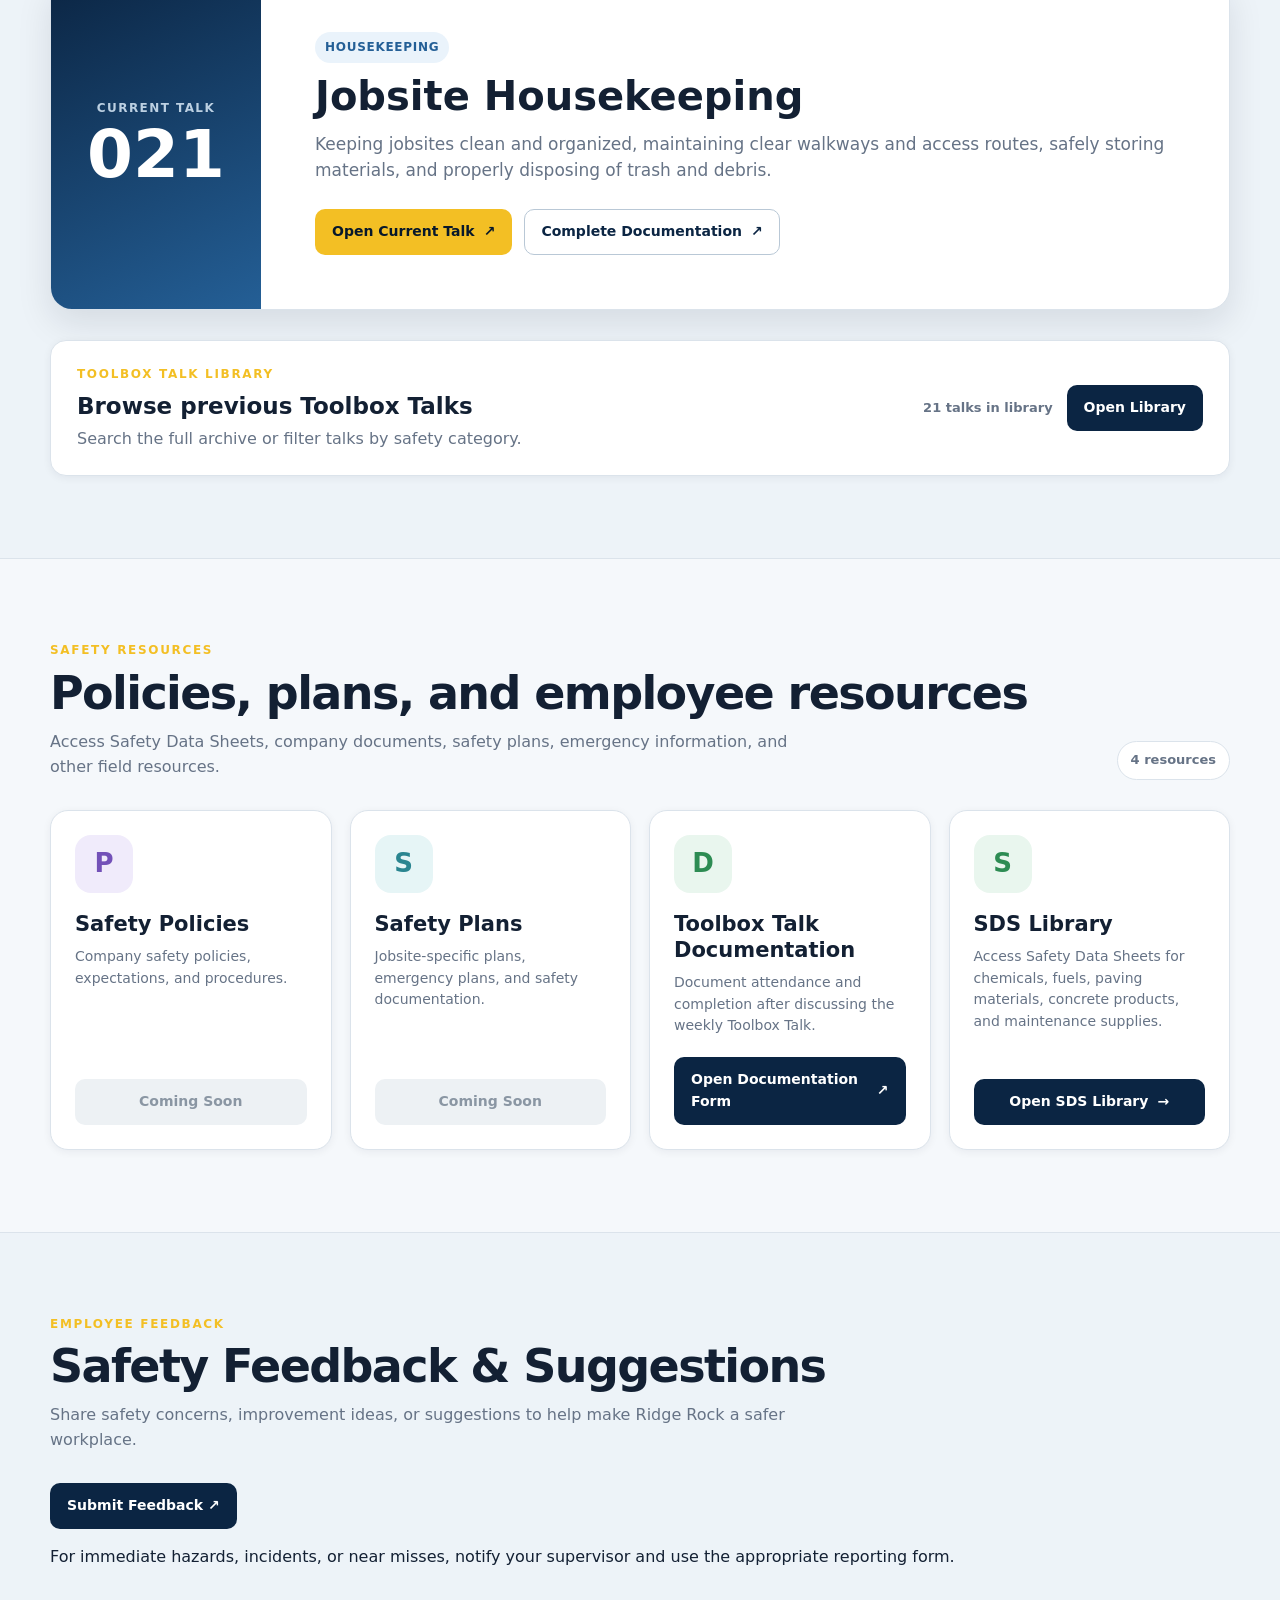
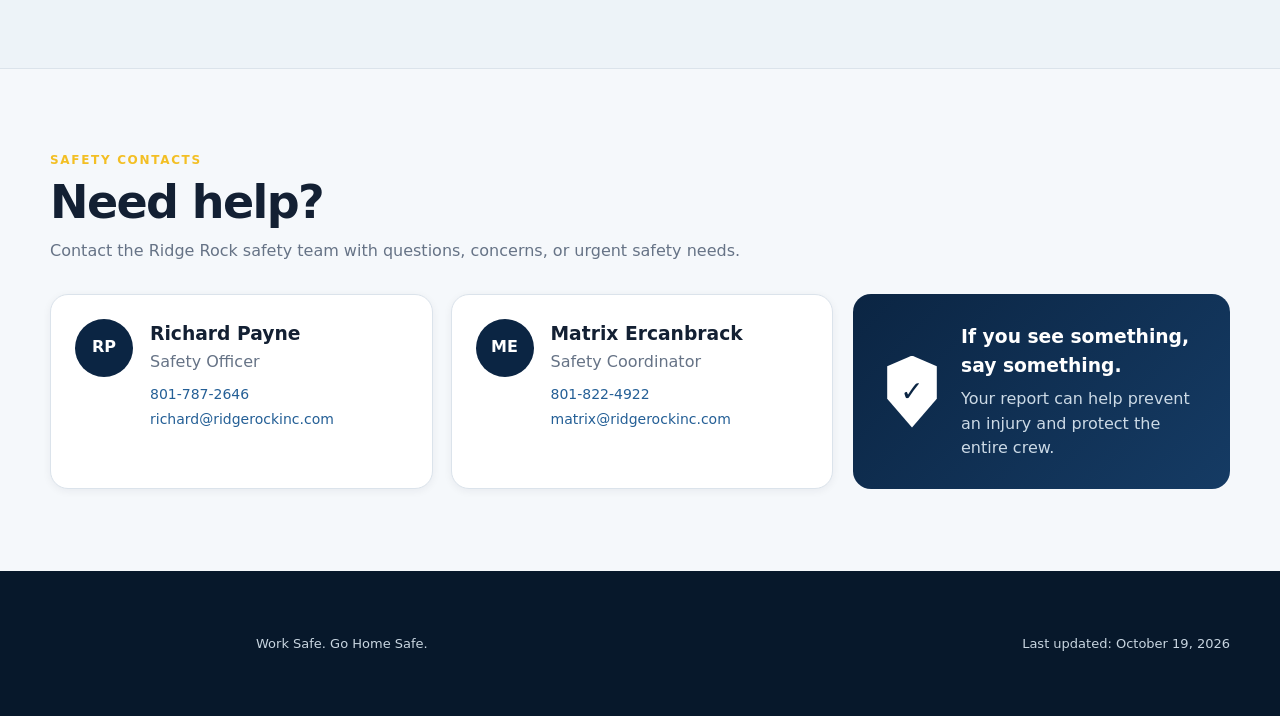
==== commit 66eb0f01: "Refine safety feedback section in index.html Updated safety feedback section for clarity and removed" ====
--- a/index.html
+++ b/index.html
@@ -380,11 +380,10 @@
     </section>
 
 
-    <!-- SAFETY FEEDBACK & SUGGESTIONS -->
+    <!-- SAFETY FEEDBACK -->
     <section
       class="section section-alt"
       id="feedback"
-      aria-labelledby="feedbackHeading"
     >
 
       <div class="shell">
@@ -397,91 +396,33 @@
               Employee Feedback
             </p>
 
-            <h2 id="feedbackHeading">
+            <h2>
               Safety Feedback &amp; Suggestions
             </h2>
 
             <p>
-              Your experience matters. Share your ideas,
-              suggestions, or concerns to help us
-              improve safety across Ridge Rock.
-            </p>
-
-          </div>
-
-        </div>
-
-
-        <div class="feedback-card">
-
-          <div class="feedback-card-content">
-
-            <h3>
-              Help Us Build a Safer Workplace
-            </h3>
-
-            <p>
-              Have an idea for improving jobsite safety,
-              noticed a recurring issue, or have feedback
-              about our safety program? We want to hear
-              from you.
-            </p>
-
-            <ul class="feedback-list">
-
-              <li>
-                Safety improvement ideas and suggestions
-              </li>
-
-              <li>
-                Recurring safety concerns or challenges
-              </li>
-
-              <li>
-                Equipment, tools, or PPE feedback
-              </li>
-
-              <li>
-                Toolbox Talk and training suggestions
-              </li>
-
-            </ul>
-
-            <p>
-              Feedback can be submitted without providing
-              your name or contact information.
-            </p>
-
-          </div>
-
-
-          <div class="feedback-card-action">
-
-            <a
-              class="button button-primary"
-              href="https://forms.cloud.microsoft/r/Lfj9UGA7SE"
-              target="_blank"
-              rel="noopener noreferrer"
-              aria-label="Open Safety Feedback and Suggestions form in a new tab"
-            >
-              Submit Feedback ↗
-            </a>
-
-            <p>
-              Have a suggestion? Let us know.
-            </p>
-
-          </div>
-
-        </div>
-
-
-        <p class="feedback-notice">
-          <strong>Important:</strong>
+              Share safety concerns, improvement ideas,
+              or suggestions to help make Ridge Rock
+              a safer workplace.
+            </p>
+
+          </div>
+
+        </div>
+
+        <a
+          class="button button-primary"
+          href="https://forms.cloud.microsoft/r/Lfj9UGA7SE"
+          target="_blank"
+          rel="noopener noreferrer"
+        >
+          Submit Feedback ↗
+        </a>
+
+        <p class="feedback-note">
           For immediate hazards, incidents, or near misses,
           notify your supervisor and use the appropriate
-          safety reporting process. This feedback form
-          is not intended for urgent safety reporting.
+          reporting form.
         </p>
 
       </div>
@@ -491,7 +432,7 @@
 
     <!-- SAFETY CONTACTS -->
     <section
-      class="section section-alt"
+      class="section"
       id="contacts"
     >
 
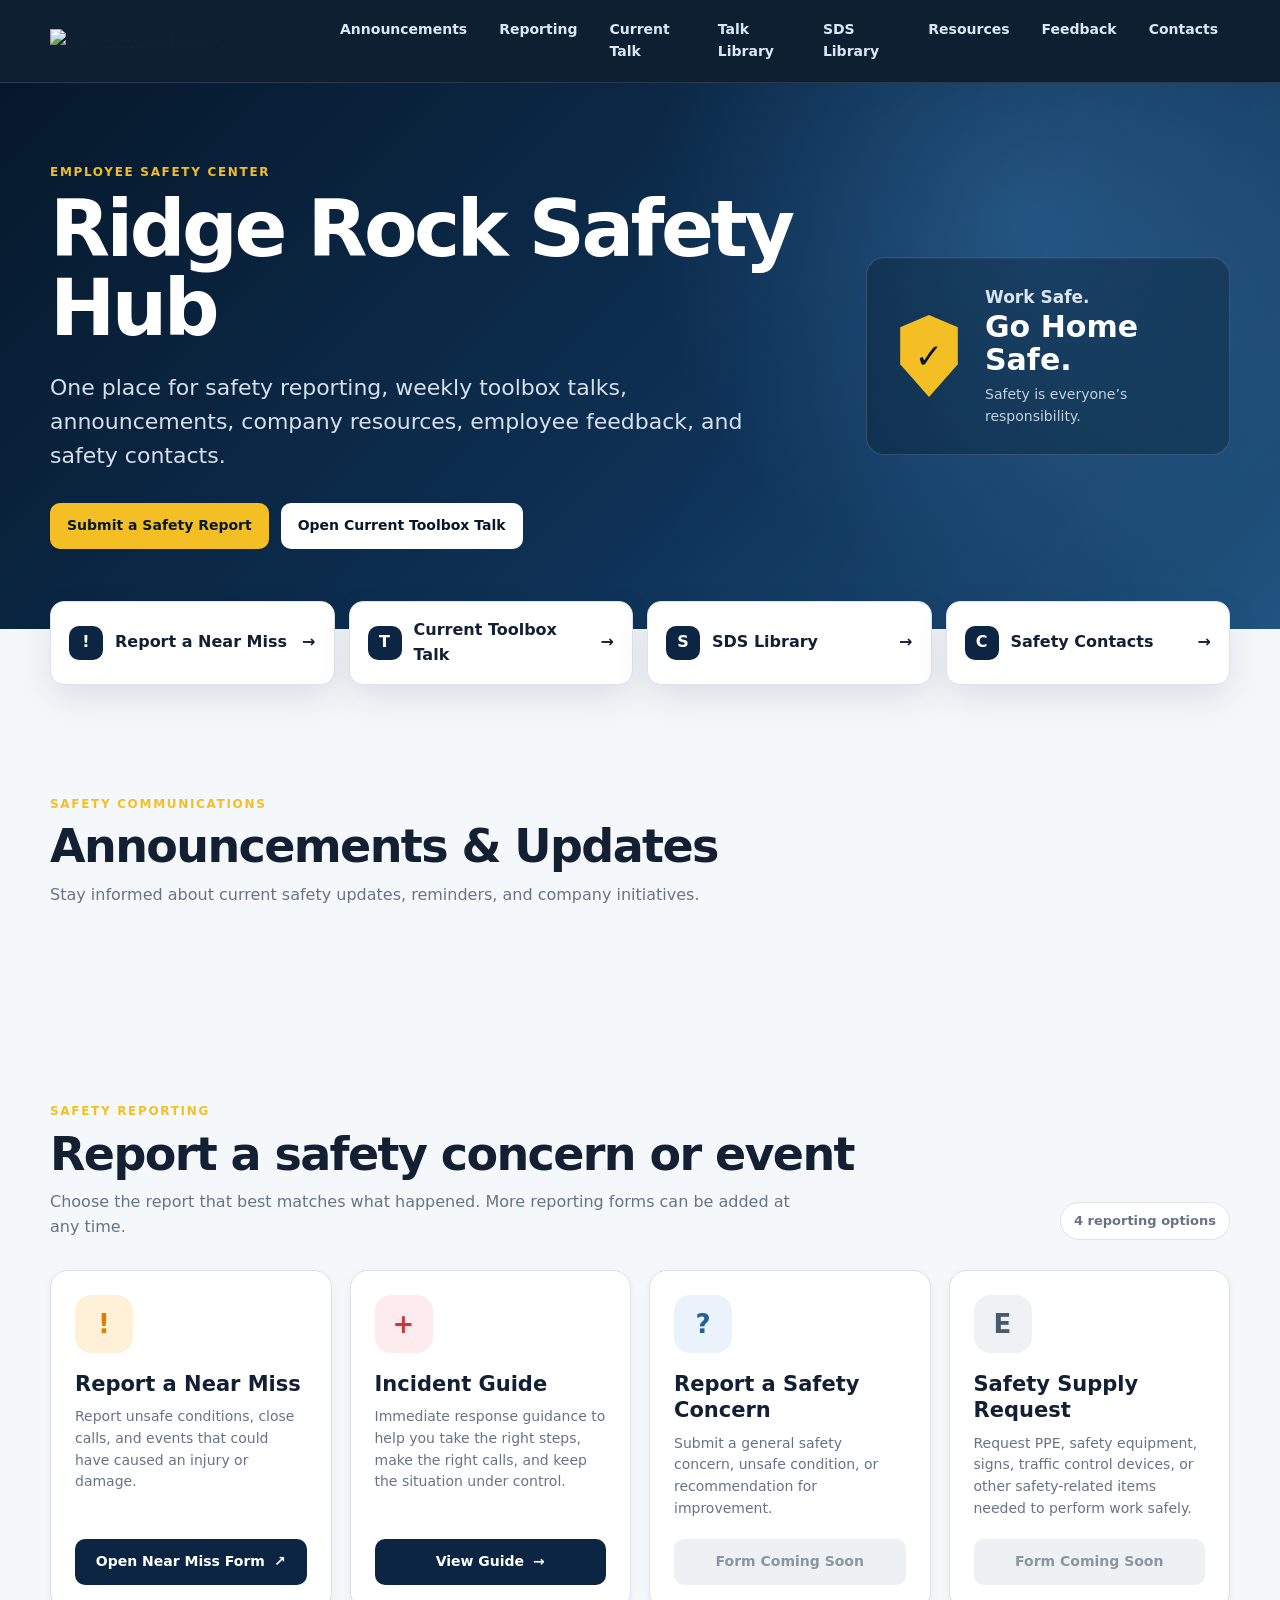
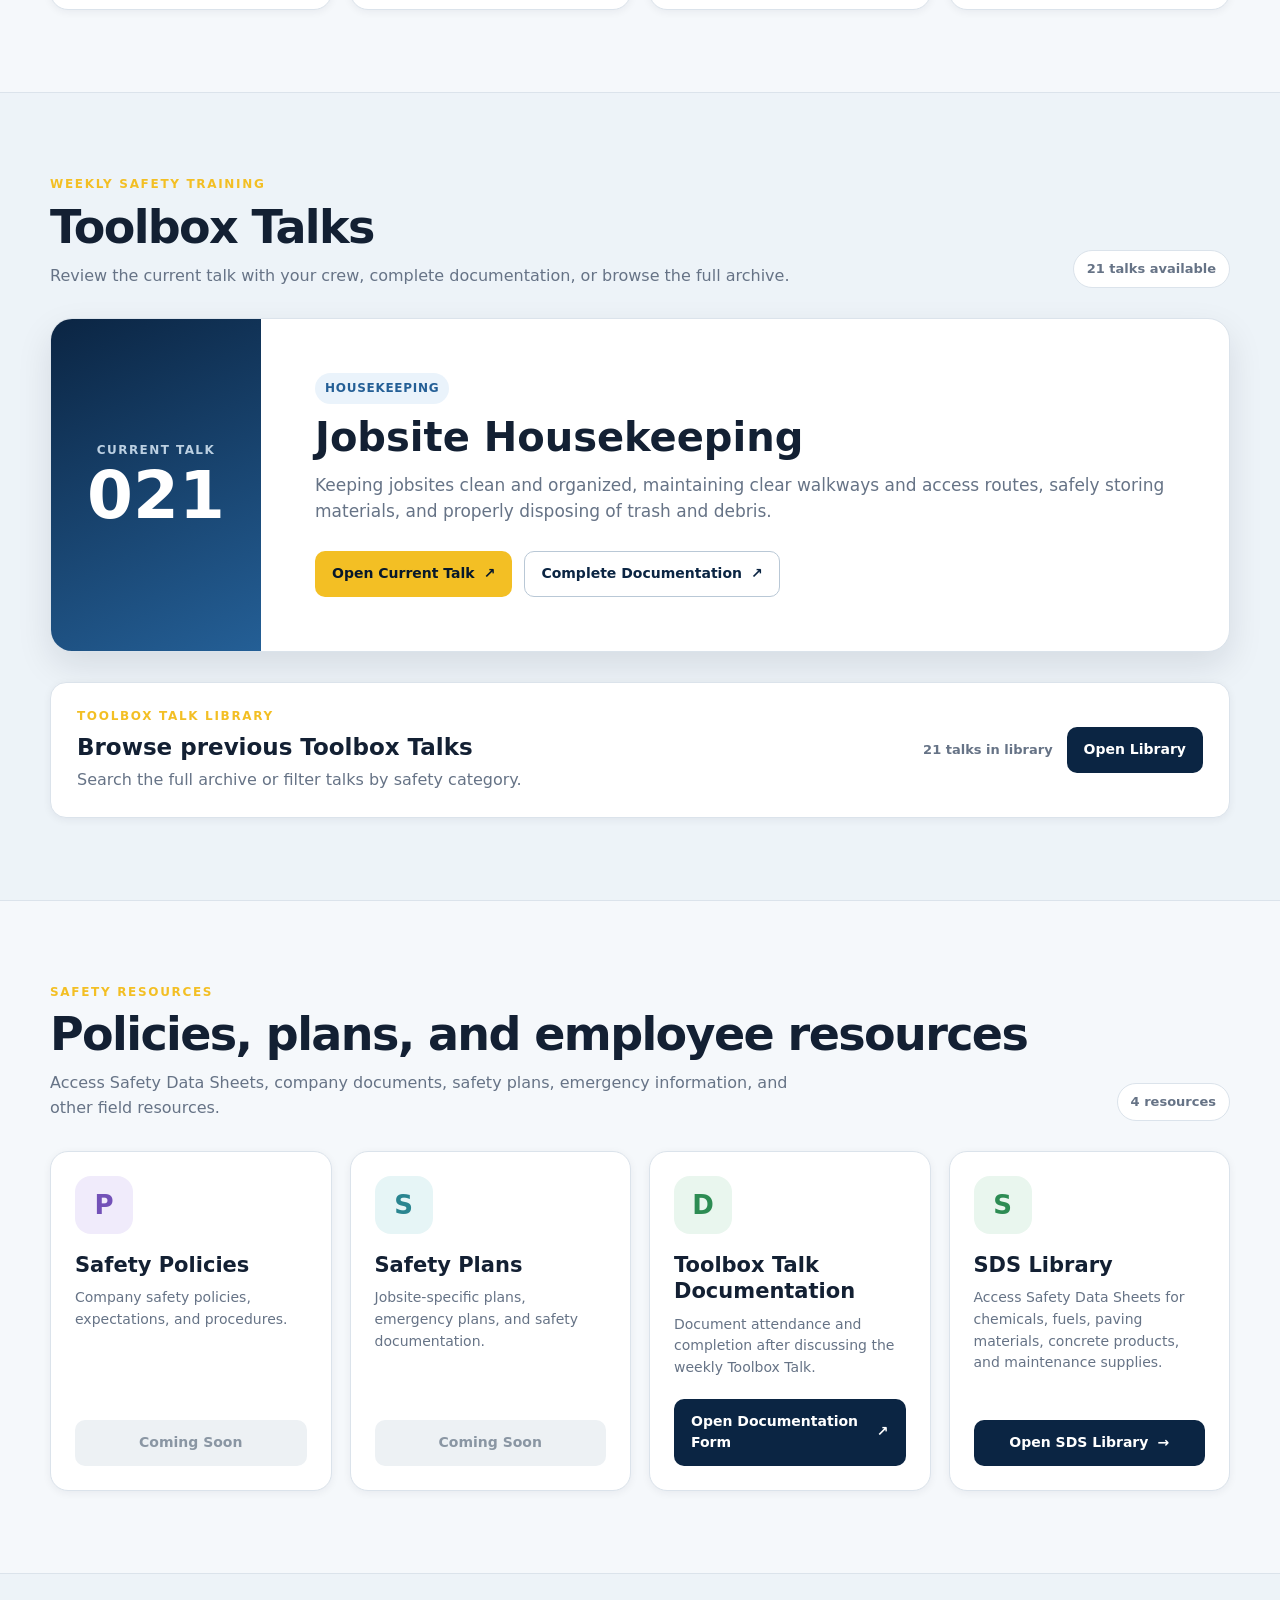
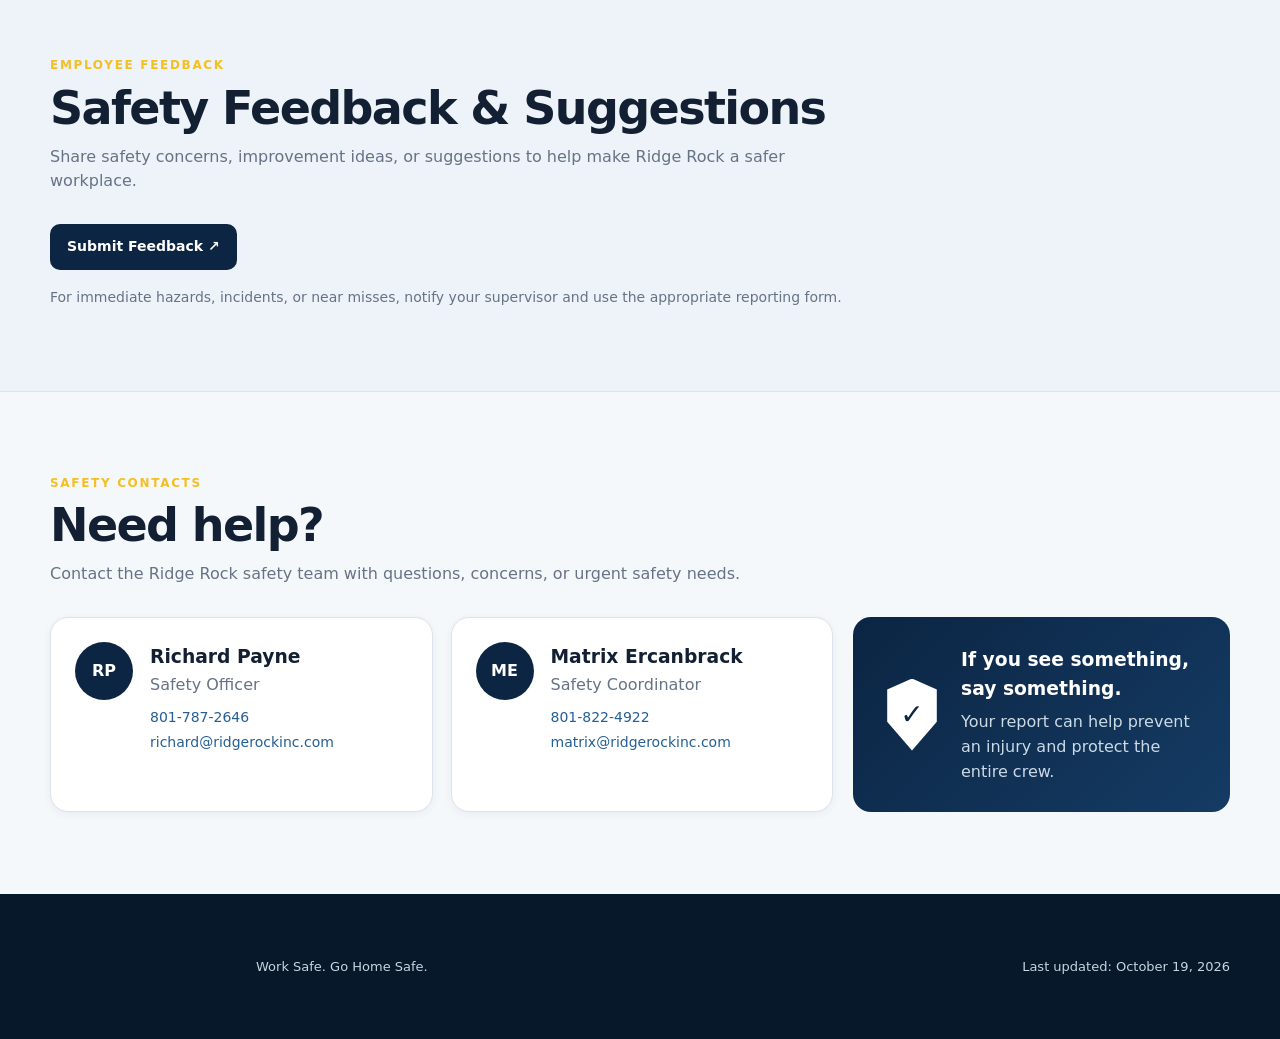
==== commit eeb7c4a0: "Implement announcements section and notification popup Added announcements section and popup for saf" ====
--- a/index.html
+++ b/index.html
@@ -12,7 +12,7 @@
 
   <meta
     name="description"
-    content="Ridge Rock employee safety hub for reporting, toolbox talks, Safety Data Sheets, policies, plans, feedback, and safety contacts."
+    content="Ridge Rock employee safety hub for reporting, toolbox talks, Safety Data Sheets, policies, plans, announcements, feedback, and safety contacts."
   >
 
   <title>Ridge Rock Safety Hub</title>
@@ -88,6 +88,10 @@
         aria-label="Primary navigation"
       >
 
+        <a href="#announcements">
+          Announcements
+        </a>
+
         <a href="#reporting">
           Reporting
         </a>
@@ -142,7 +146,8 @@
 
           <p class="hero-lead">
             One place for safety reporting, weekly toolbox talks,
-            company resources, employee feedback, and safety contacts.
+            announcements, company resources, employee feedback,
+            and safety contacts.
           </p>
 
           <div class="hero-actions">
@@ -207,6 +212,46 @@
         class="shell quick-grid"
         id="quickLinks"
       ></div>
+
+    </section>
+
+
+    <!-- SAFETY ANNOUNCEMENTS -->
+    <section
+      class="section announcements-section"
+      id="announcements"
+      aria-labelledby="announcementsHeading"
+    >
+
+      <div class="shell">
+
+        <div class="section-heading">
+
+          <div>
+
+            <p class="eyebrow">
+              Safety Communications
+            </p>
+
+            <h2 id="announcementsHeading">
+              Announcements &amp; Updates
+            </h2>
+
+            <p>
+              Stay informed about current safety updates,
+              reminders, and company initiatives.
+            </p>
+
+          </div>
+
+        </div>
+
+        <div
+          class="announcements-grid"
+          id="announcementsGrid"
+        ></div>
+
+      </div>
 
     </section>
 
@@ -496,6 +541,72 @@
   </main>
 
 
+  <!-- ANNOUNCEMENT NOTIFICATION / POPUP -->
+  <div
+    class="announcement-popup"
+    id="announcementPopup"
+    hidden
+  >
+
+    <div
+      class="announcement-popup-backdrop"
+      id="announcementPopupBackdrop"
+      hidden
+    ></div>
+
+    <div
+      class="announcement-popup-panel"
+      id="announcementPopupPanel"
+      role="dialog"
+      aria-labelledby="announcementPopupTitle"
+      aria-describedby="announcementPopupDescription"
+      aria-modal="false"
+      tabindex="-1"
+    >
+
+      <button
+        class="announcement-popup-close"
+        id="announcementPopupClose"
+        type="button"
+        aria-label="Dismiss announcement"
+      >
+        &times;
+      </button>
+
+      <p class="eyebrow">
+        Safety Announcement
+      </p>
+
+      <h2 id="announcementPopupTitle"></h2>
+
+      <p id="announcementPopupDescription"></p>
+
+      <div class="announcement-popup-actions">
+
+        <a
+          class="button button-primary"
+          id="announcementPopupLink"
+          target="_blank"
+          rel="noopener noreferrer"
+        >
+          View Announcement
+        </a>
+
+        <button
+          class="announcement-popup-dismiss"
+          id="announcementPopupDismiss"
+          type="button"
+        >
+          Not Now
+        </button>
+
+      </div>
+
+    </div>
+
+  </div>
+
+
   <!-- FOOTER -->
   <footer class="site-footer">
 
--- a/style.css
+++ b/style.css
@@ -1674,3 +1674,15 @@
     grid-template-columns: 1fr;
   }
 }
+
+/* ==========================================
+   SAFETY FEEDBACK
+   ========================================== */
+
+.feedback-note {
+  margin: 16px 0 0;
+  color: var(--muted);
+  font-size: 14px;
+  line-height: 1.6;
+}
+
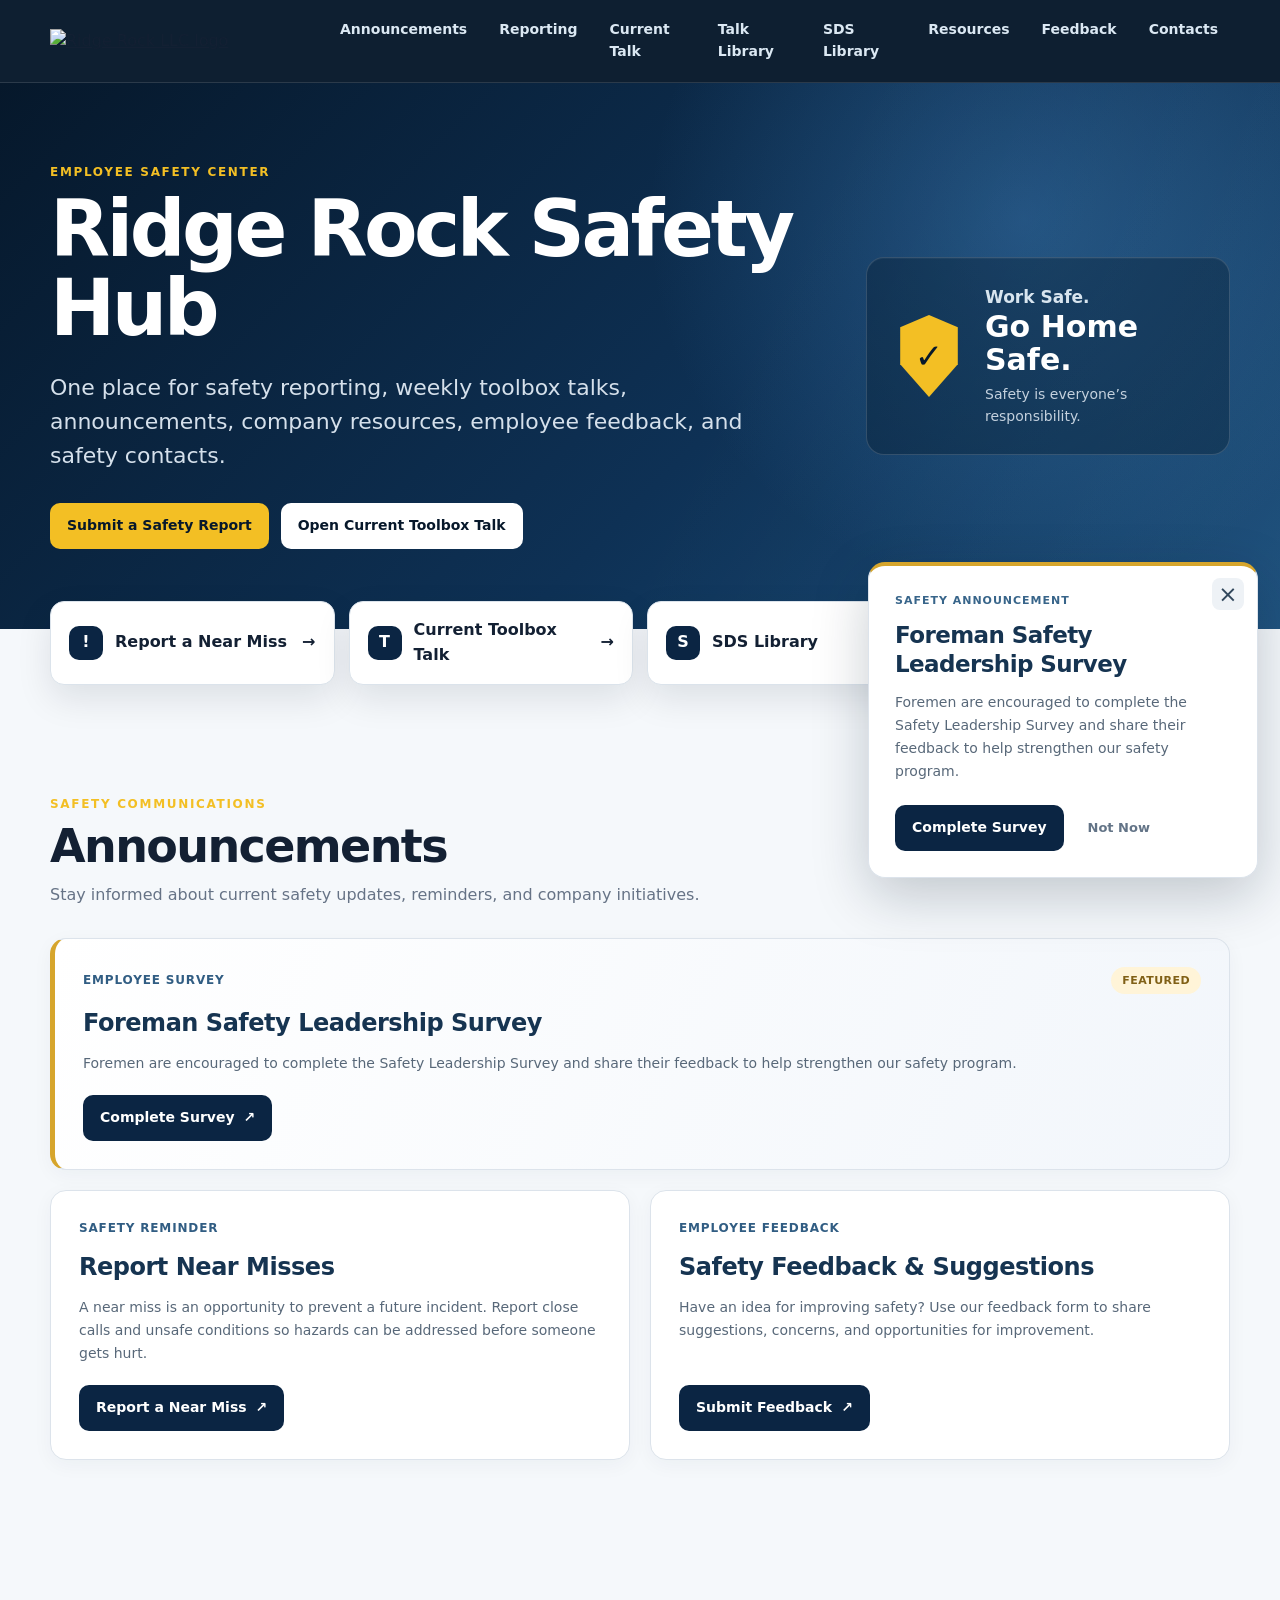
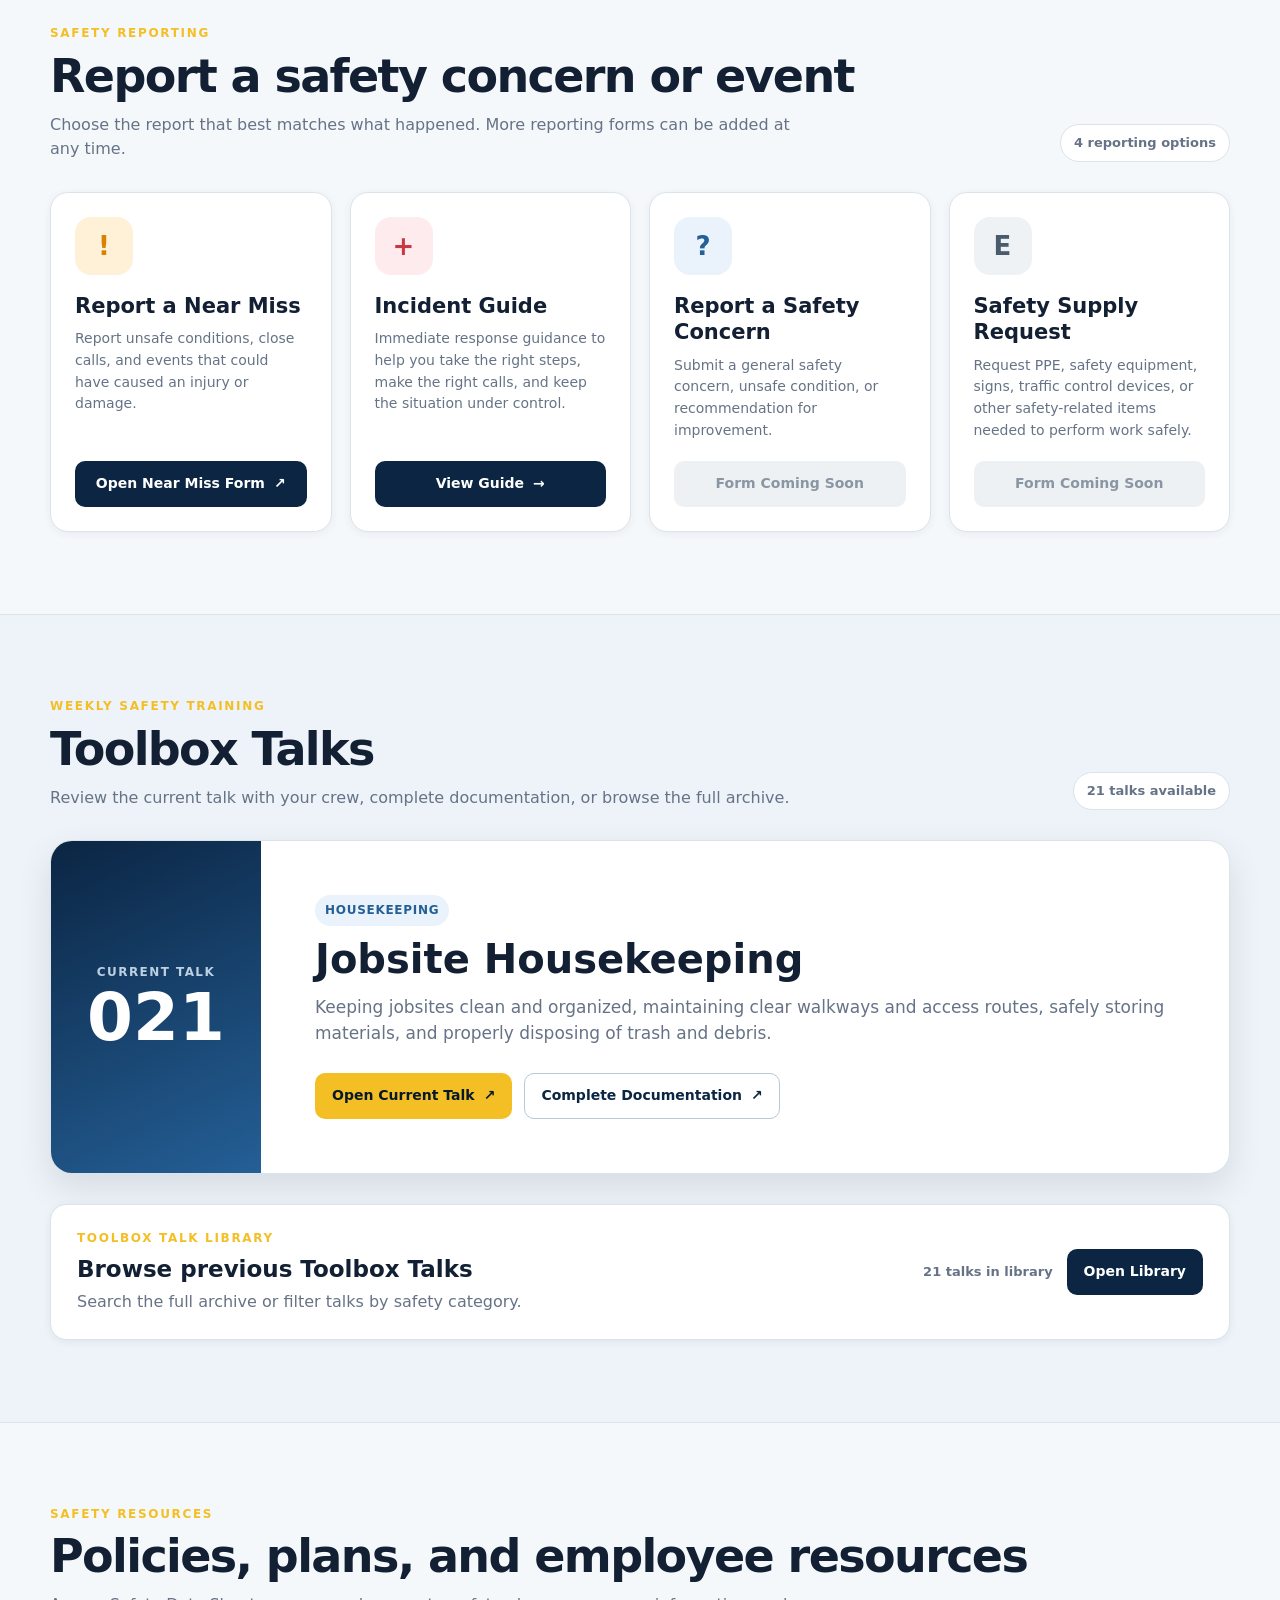
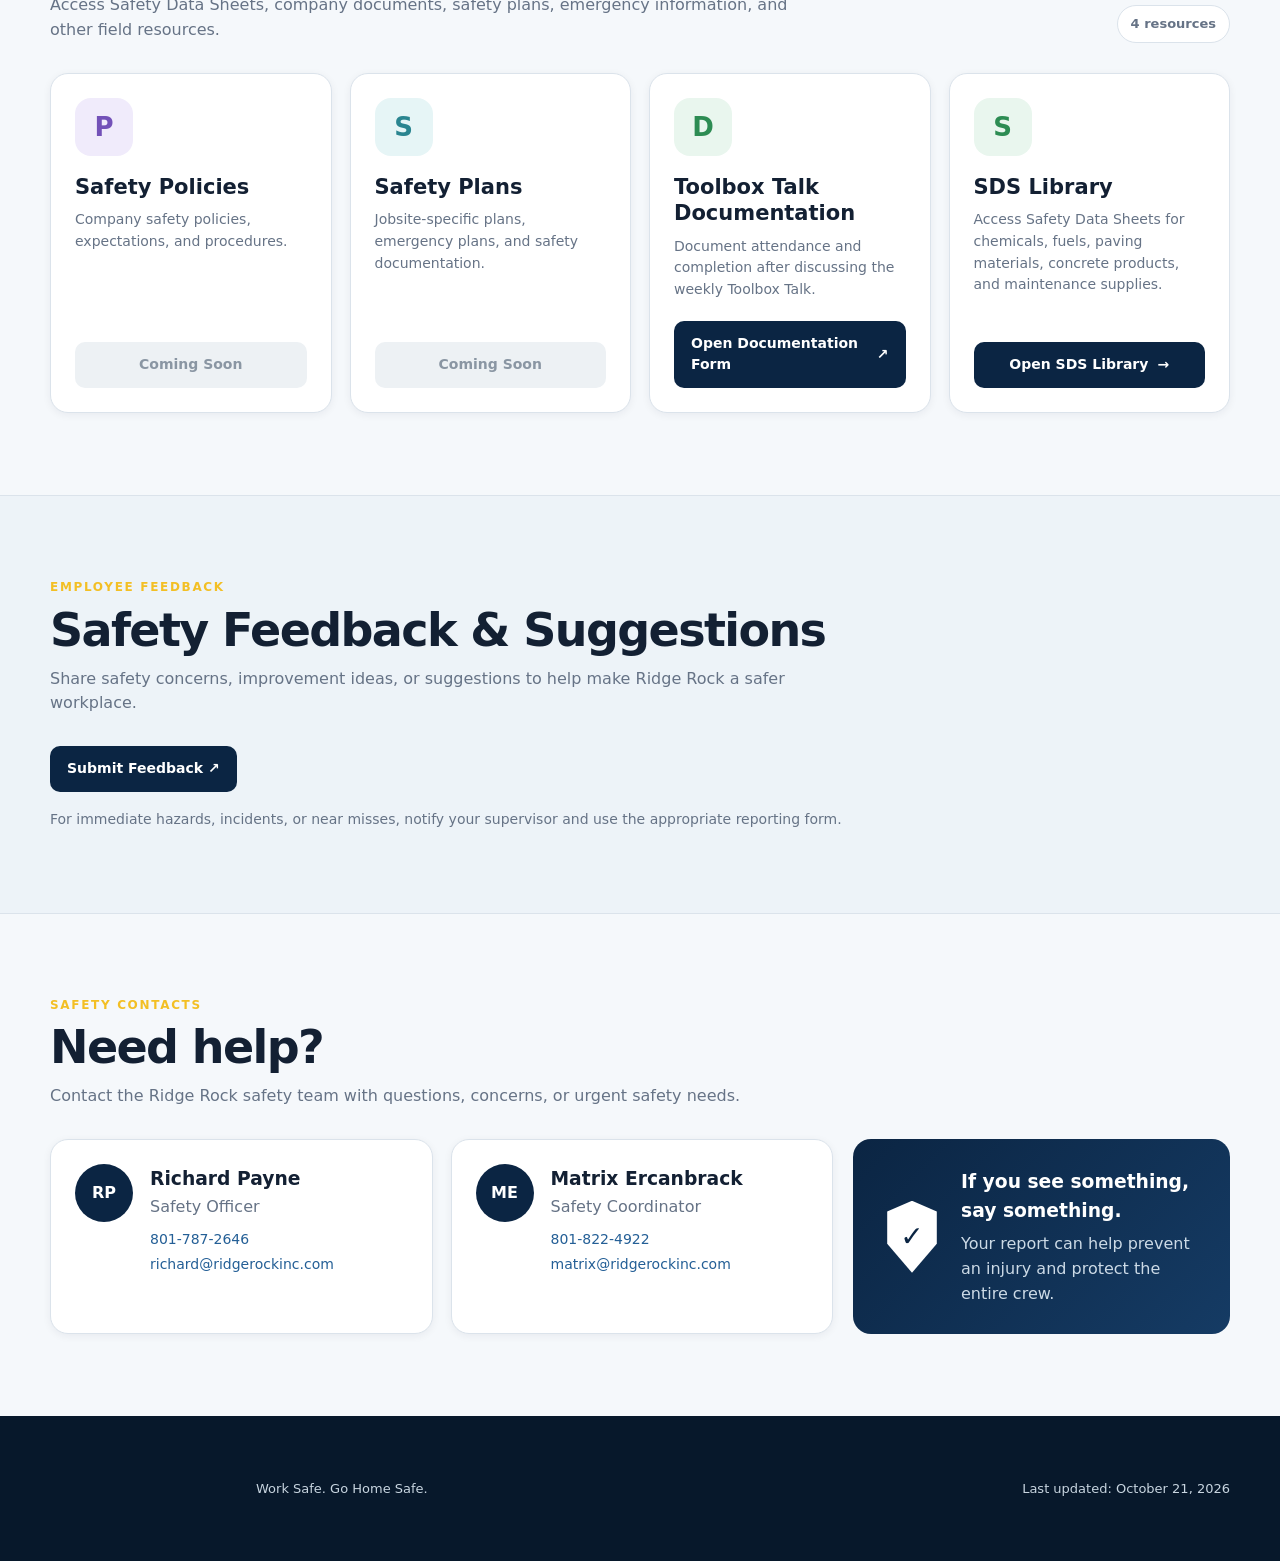
==== commit d841c06e: "Remove 'Updates' from Announcements heading" ====
--- a/index.html
+++ b/index.html
@@ -234,7 +234,7 @@
             </p>
 
             <h2 id="announcementsHeading">
-              Announcements &amp; Updates
+              Announcements
             </h2>
 
             <p>
--- a/style.css
+++ b/style.css
@@ -1686,3 +1686,332 @@
   line-height: 1.6;
 }
 
+/* ==========================================
+   RIDGE ROCK SAFETY ANNOUNCEMENTS
+   ========================================== */
+
+.announcements-section[hidden],
+.announcement-popup[hidden],
+.announcement-popup-backdrop[hidden] {
+  display: none !important;
+}
+
+/* ANNOUNCEMENT GRID */
+
+.announcements-grid {
+  display: grid;
+  grid-template-columns: repeat(2, minmax(0, 1fr));
+  gap: 20px;
+}
+
+.announcement-card {
+  display: flex;
+  flex-direction: column;
+  align-items: flex-start;
+  gap: 14px;
+  min-width: 0;
+  padding: 28px;
+  background: #ffffff;
+  border: 1px solid #dce3eb;
+  border-radius: 16px;
+  box-shadow: 0 5px 20px rgba(12, 35, 58, 0.045);
+}
+
+.announcement-featured {
+  grid-column: 1 / -1;
+  background: linear-gradient(
+    115deg,
+    #ffffff 0%,
+    #f2f6fb 100%
+  );
+  border-left: 5px solid #d6a52c;
+}
+
+.announcement-card-top {
+  display: flex;
+  align-items: center;
+  justify-content: space-between;
+  gap: 12px;
+  width: 100%;
+  flex-wrap: wrap;
+}
+
+.announcement-category {
+  color: #315d83;
+  font-size: 12px;
+  font-weight: 800;
+  letter-spacing: 0.07em;
+  text-transform: uppercase;
+}
+
+.announcement-featured-label {
+  padding: 5px 11px;
+  background: #fff4d8;
+  color: #806016;
+  border-radius: 999px;
+  font-size: 11px;
+  font-weight: 800;
+  text-transform: uppercase;
+  letter-spacing: 0.04em;
+}
+
+.announcement-card h3 {
+  margin: 0;
+  color: #163451;
+  font-size: clamp(19px, 2vw, 24px);
+  line-height: 1.25;
+  letter-spacing: -0.02em;
+}
+
+.announcement-card p {
+  margin: 0;
+  color: #586879;
+  font-size: 14px;
+  line-height: 1.65;
+  flex: 1;
+}
+
+.announcement-card .button {
+  margin-top: 6px;
+  text-decoration: none;
+}
+
+/* ==========================================
+   POPUP BASE
+   ========================================== */
+
+.announcement-popup {
+  position: fixed;
+  z-index: 2000;
+}
+
+.announcement-popup-panel {
+  position: relative;
+  padding: 26px;
+  background: #ffffff;
+  color: #163451;
+  border: 1px solid #dce3eb;
+  border-radius: 17px;
+  box-shadow: 0 18px 55px rgba(8, 27, 46, 0.22);
+}
+
+.announcement-popup-close {
+  position: absolute;
+  top: 12px;
+  right: 13px;
+  width: 32px;
+  height: 32px;
+  display: grid;
+  place-items: center;
+  border: none;
+  border-radius: 8px;
+  background: #eef2f6;
+  color: #31475c;
+  font-size: 23px;
+  line-height: 1;
+  cursor: pointer;
+}
+
+.announcement-popup-close:hover {
+  background: #e1e8ef;
+}
+
+.announcement-popup-panel .eyebrow {
+  margin: 0 36px 12px 0;
+  color: #38658a;
+  font-size: 11px;
+  font-weight: 800;
+  letter-spacing: 0.09em;
+  text-transform: uppercase;
+}
+
+.announcement-popup-panel h2 {
+  margin: 0 0 12px;
+  color: #163451;
+  font-size: 23px;
+  line-height: 1.25;
+  letter-spacing: -0.025em;
+}
+
+.announcement-popup-panel > p:not(.eyebrow) {
+  margin: 0;
+  color: #586879;
+  font-size: 14px;
+  line-height: 1.65;
+}
+
+.announcement-popup-actions {
+  display: flex;
+  flex-wrap: wrap;
+  align-items: center;
+  gap: 12px;
+  margin-top: 22px;
+}
+
+.announcement-popup-dismiss {
+  padding: 10px 12px;
+  background: transparent;
+  border: 0;
+  color: #637487;
+  font: inherit;
+  font-size: 13px;
+  font-weight: 700;
+  cursor: pointer;
+}
+
+.announcement-popup-dismiss:hover {
+  color: #163451;
+}
+
+.announcement-popup-panel button:focus-visible,
+.announcement-popup-panel a:focus-visible {
+  outline: 3px solid #d6a52c;
+  outline-offset: 3px;
+}
+
+/* ==========================================
+   SMALL CORNER NOTIFICATION
+   ========================================== */
+
+.announcement-popup.popup-corner {
+  right: 22px;
+  bottom: 22px;
+  width: min(390px, calc(100vw - 44px));
+}
+
+.popup-corner .announcement-popup-panel {
+  width: 100%;
+  max-height: min(75vh, 560px);
+  overflow-y: auto;
+  border-top: 4px solid #d6a52c;
+}
+
+.popup-corner .announcement-popup-backdrop {
+  display: none;
+}
+
+/* ==========================================
+   LARGE CENTERED POPUP
+   ========================================== */
+
+.announcement-popup.popup-modal {
+  inset: 0;
+  display: grid;
+  place-items: center;
+  padding: 20px;
+}
+
+.popup-modal .announcement-popup-backdrop {
+  position: absolute;
+  inset: 0;
+  background: rgba(6, 20, 36, 0.72);
+}
+
+.popup-modal .announcement-popup-panel {
+  width: min(100%, 540px);
+  max-height: calc(100dvh - 40px);
+  overflow-y: auto;
+  padding: 38px;
+}
+
+.popup-modal .announcement-popup-panel h2 {
+  font-size: clamp(25px, 4vw, 32px);
+}
+
+.announcement-modal-open {
+  overflow: hidden;
+}
+
+/* ==========================================
+   TABLET RESPONSIVENESS
+   ========================================== */
+
+@media (max-width: 900px) {
+
+  .announcements-grid {
+    gap: 16px;
+  }
+
+  .announcement-card {
+    padding: 23px;
+  }
+
+  .announcement-popup.popup-corner {
+    right: 18px;
+    bottom: 18px;
+  }
+
+}
+
+/* ==========================================
+   PHONE RESPONSIVENESS
+   ========================================== */
+
+@media (max-width: 650px) {
+
+  .announcements-grid {
+    grid-template-columns: 1fr;
+    gap: 14px;
+  }
+
+  .announcement-featured {
+    grid-column: auto;
+  }
+
+  .announcement-card {
+    padding: 21px;
+    border-radius: 13px;
+  }
+
+  .announcement-card h3 {
+    font-size: 20px;
+  }
+
+  .announcement-popup.popup-corner {
+    left: 12px;
+    right: 12px;
+    bottom: max(12px, env(safe-area-inset-bottom));
+    width: auto;
+  }
+
+  .popup-corner .announcement-popup-panel {
+    padding: 22px;
+    max-height: min(65dvh, 460px);
+  }
+
+  .announcement-popup-panel h2 {
+    font-size: 20px;
+  }
+
+  .announcement-popup-actions {
+    gap: 8px;
+  }
+
+  .popup-modal .announcement-popup-panel {
+    padding: 28px 22px;
+  }
+
+}
+
+/* SMALL PHONES */
+
+@media (max-width: 390px) {
+
+  .announcement-card {
+    padding: 18px;
+  }
+
+  .announcement-popup-actions {
+    flex-direction: column;
+    align-items: stretch;
+  }
+
+  .announcement-popup-actions .button {
+    text-align: center;
+  }
+
+  .announcement-popup-dismiss {
+    text-align: center;
+  }
+
+}
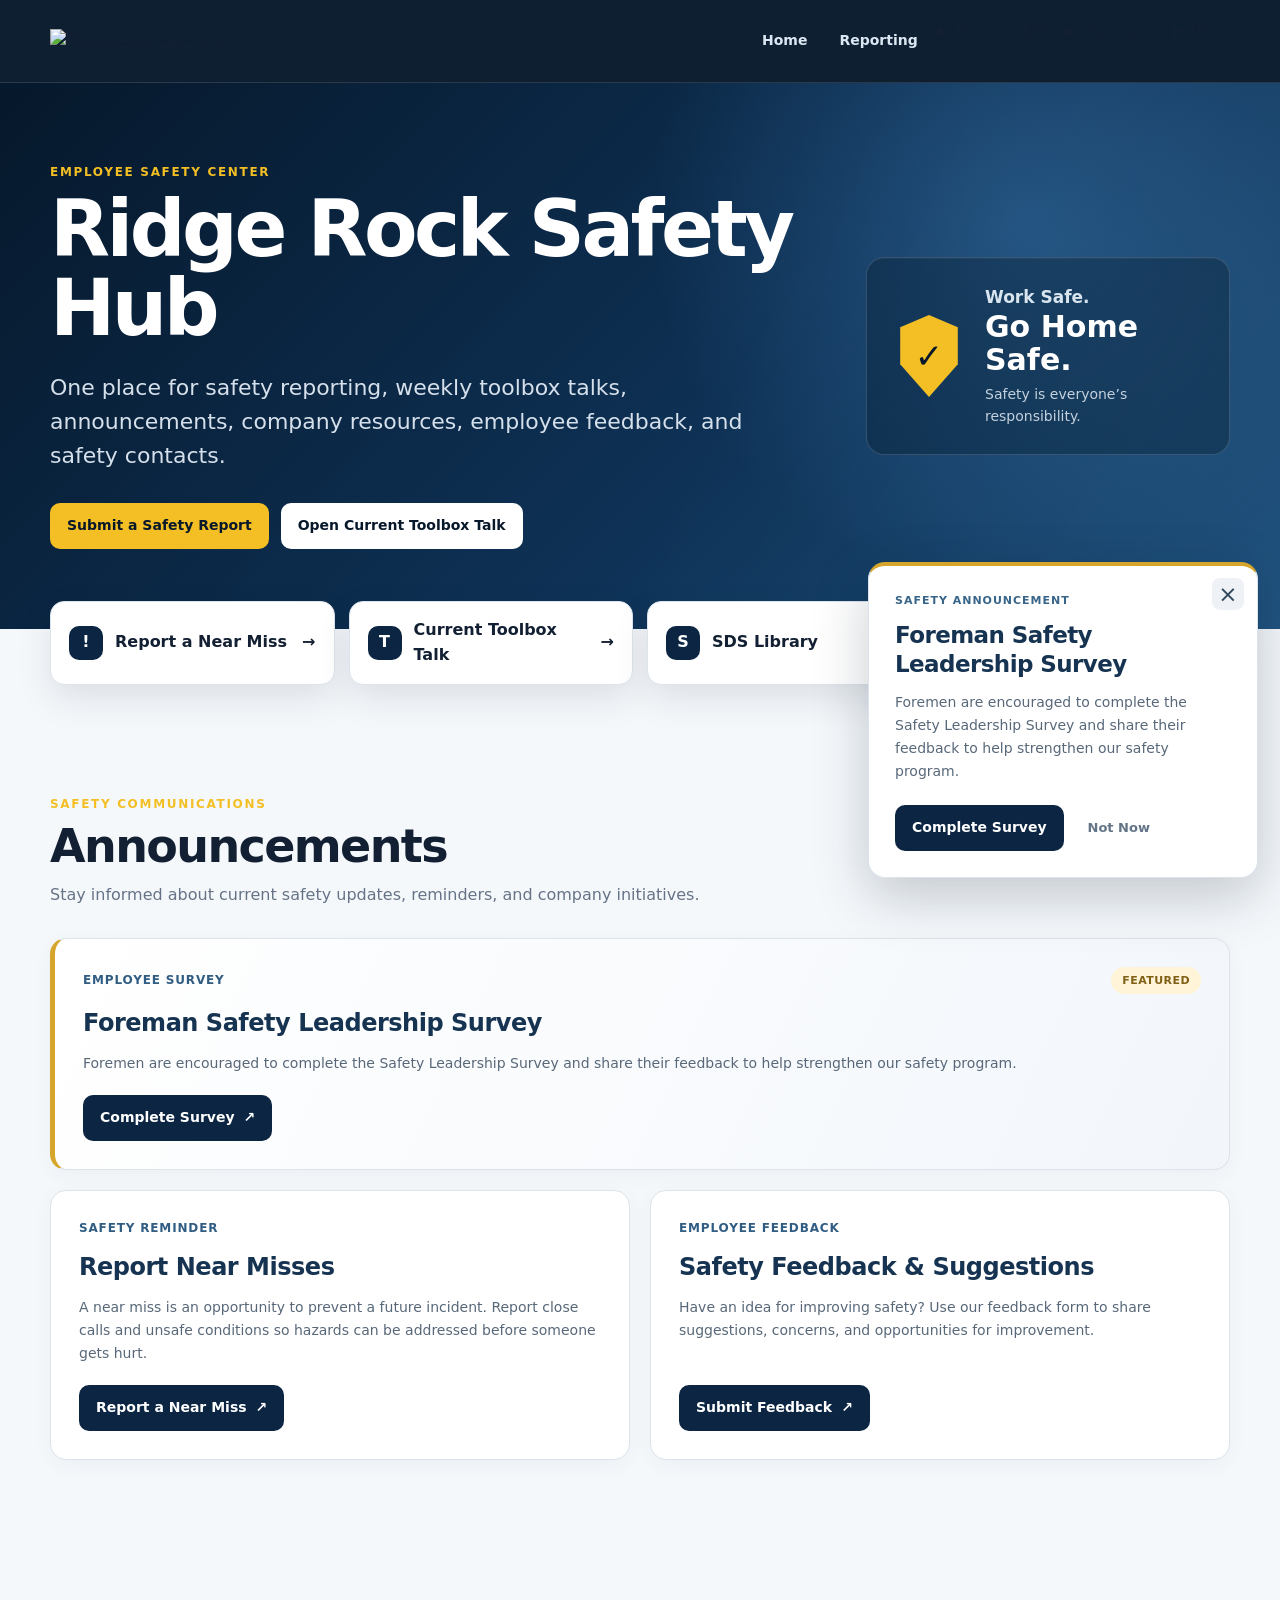
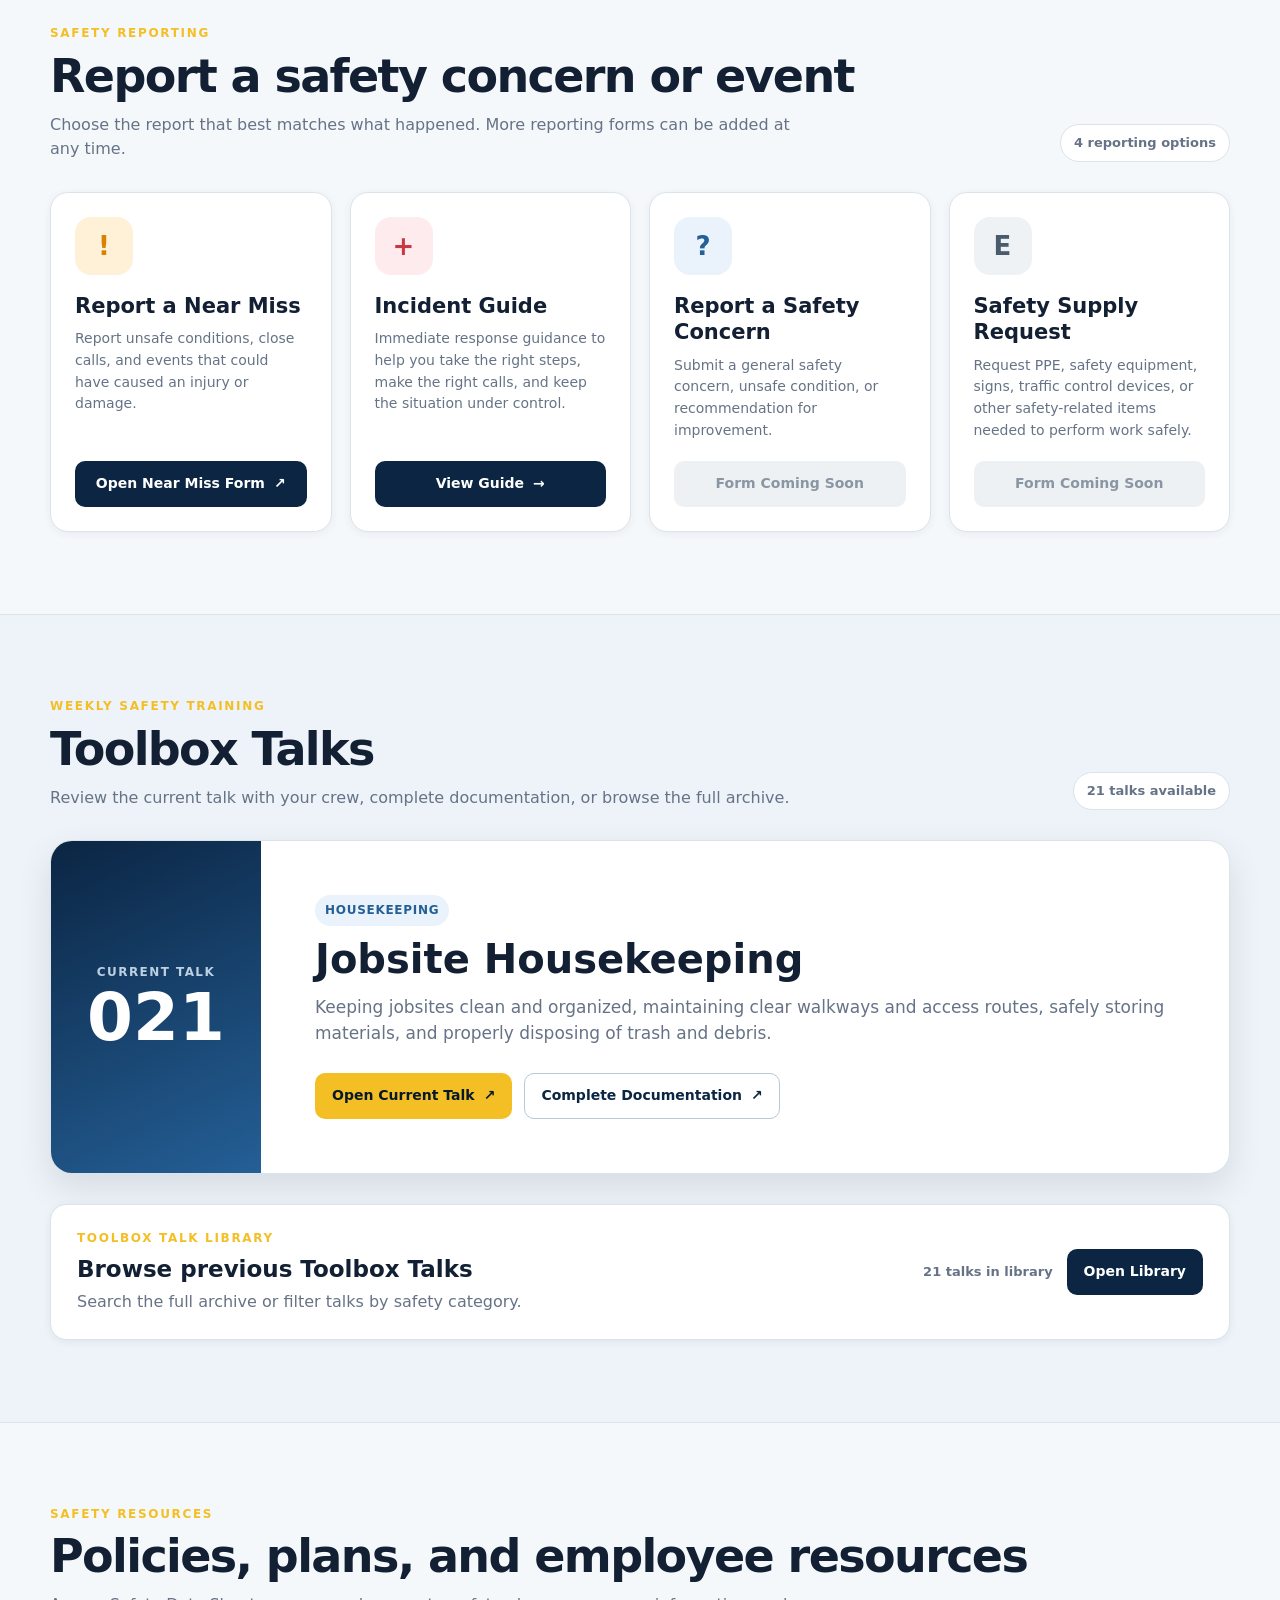
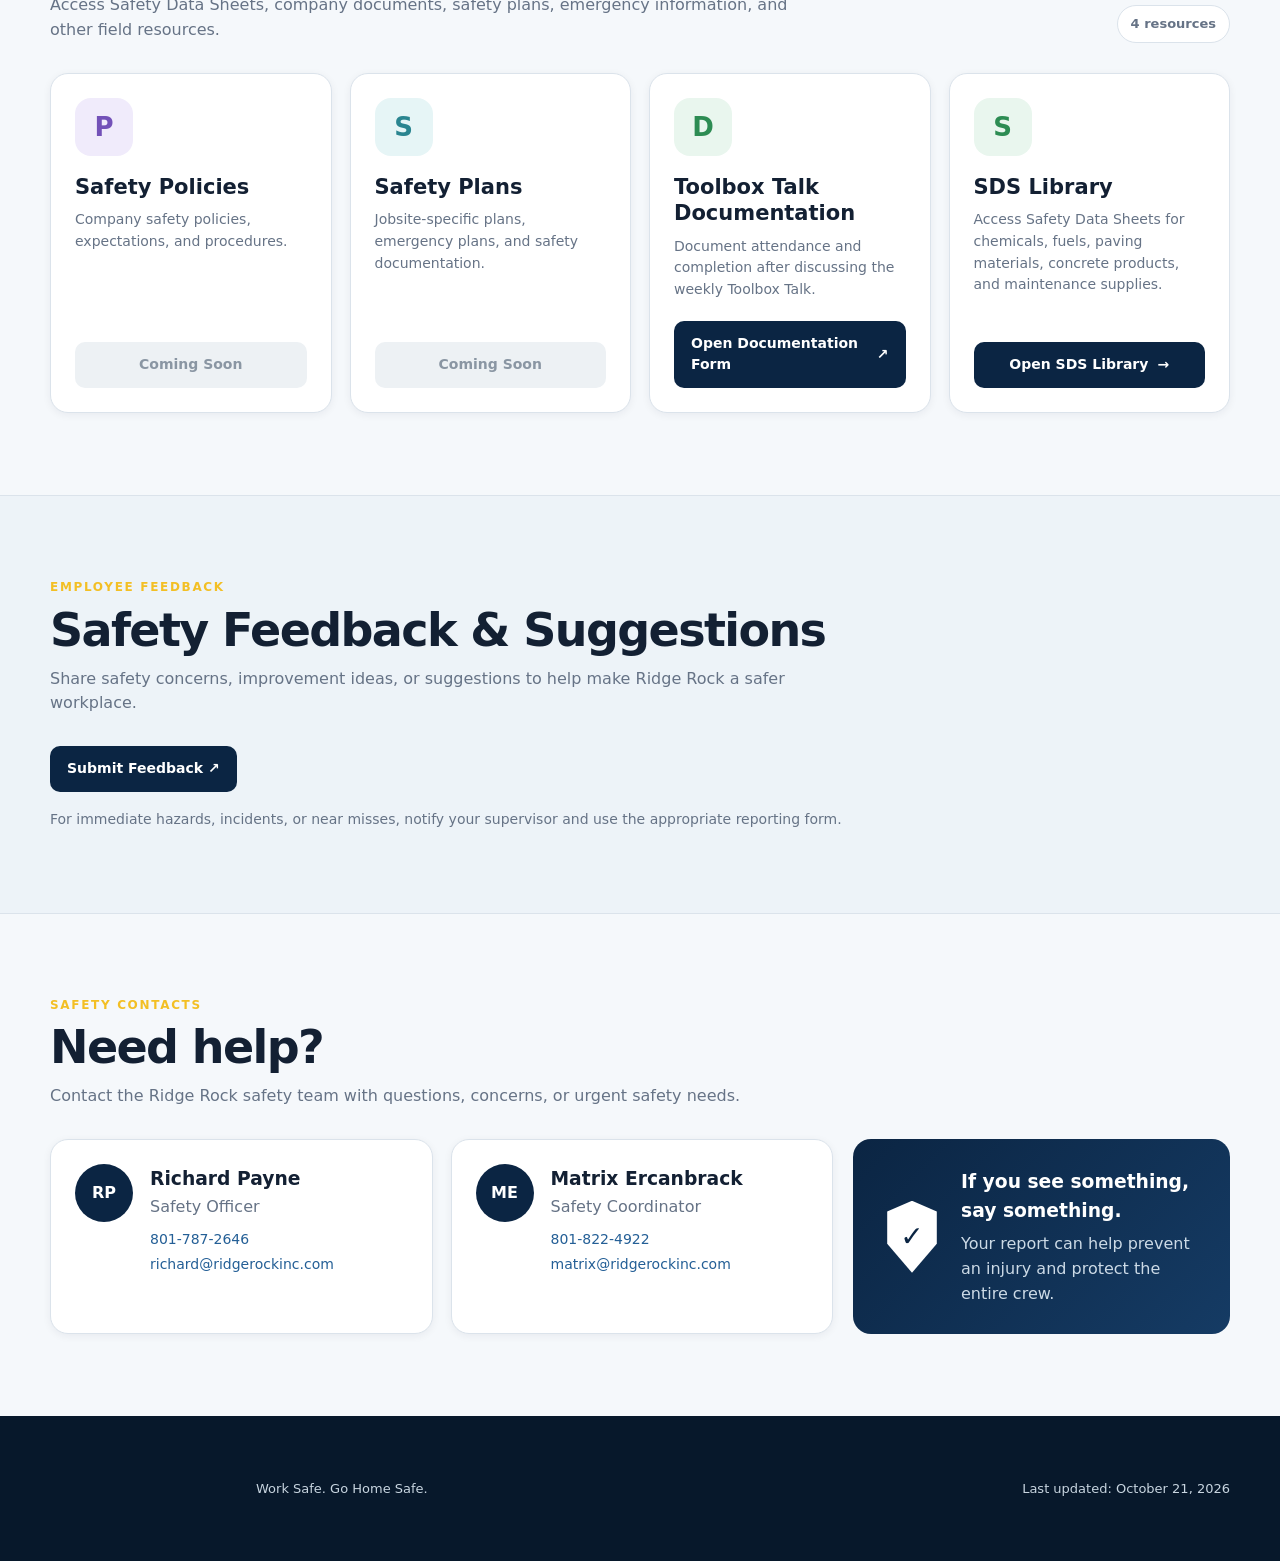
==== commit 0f063ba9: "Refactor header section with navigation enhancements" ====
--- a/index.html
+++ b/index.html
@@ -52,79 +52,48 @@
     src="script.js"
     defer
   ></script>
+  <script src="navigation.js" defer></script>
 </head>
 
 <body>
 
   <!-- HEADER -->
   <header class="site-header">
-
-    <div class="shell header-inner">
-
-      <a
-        class="brand"
-        href="#top"
-        aria-label="Ridge Rock Safety Hub home"
-      >
-        <img
-          src="assets/ridge-rock-logo.png"
-          alt="Ridge Rock LLC logo"
-        >
-      </a>
-
-      <button
-        class="menu-button"
-        id="menuButton"
-        type="button"
-        aria-expanded="false"
-        aria-controls="mainNav"
-      >
-        Menu
-      </button>
-
-      <nav
-        class="main-nav"
-        id="mainNav"
-        aria-label="Primary navigation"
-      >
-
-        <a href="#announcements">
-          Announcements
-        </a>
-
-        <a href="#reporting">
-          Reporting
-        </a>
-
-        <a href="#toolbox">
-          Current Talk
-        </a>
-
-        <a href="toolbox-talks.html">
-          Talk Library
-        </a>
-
-        <a href="sds.html">
-          SDS Library
-        </a>
-
-        <a href="#resources">
-          Resources
-        </a>
-
-        <a href="#feedback">
-          Feedback
-        </a>
-
-        <a href="#contacts">
-          Contacts
-        </a>
-
-      </nav>
-
-    </div>
-
-  </header>
+  <div class="shell header-inner">
+    <a class="brand" href="index.html" aria-label="Ridge Rock Safety Hub home">
+      <img src="assets/ridge-rock-logo.png" alt="Ridge Rock LLC logo">
+    </a>
+    <button class="menu-button" id="menuButton" type="button" aria-expanded="false" aria-controls="mainNav">
+      <span>Menu</span><span class="nav-menu-icon" aria-hidden="true"><span></span><span></span><span></span></span>
+    </button>
+    <nav class="main-nav" id="mainNav" aria-label="Primary navigation">
+      <a class="nav-direct-link" href="index.html">Home</a>
+      <a class="nav-direct-link" href="index.html#reporting">Reporting</a>
+      <details class="nav-dropdown">
+        <summary class="nav-dropdown-toggle">Toolbox Talks <span class="nav-chevron" aria-hidden="true"></span></summary>
+        <div class="nav-dropdown-menu">
+          <a href="index.html#toolbox"><strong>Current Talk</strong><small>View this week's safety topic</small></a>
+          <a href="toolbox-talks.html"><strong>Talk Library</strong><small>Browse previous talks</small></a>
+        </div>
+      </details>
+      <details class="nav-dropdown">
+        <summary class="nav-dropdown-toggle">Resources <span class="nav-chevron" aria-hidden="true"></span></summary>
+        <div class="nav-dropdown-menu">
+          <a href="sds.html"><strong>SDS Library</strong><small>Safety Data Sheets</small></a>
+          <a href="index.html#resources"><strong>Safety Resources</strong><small>Policies, plans and documents</small></a>
+          <a href="index.html#announcements"><strong>Announcements</strong><small>Safety updates and reminders</small></a>
+        </div>
+      </details>
+      <details class="nav-dropdown">
+        <summary class="nav-dropdown-toggle">More <span class="nav-chevron" aria-hidden="true"></span></summary>
+        <div class="nav-dropdown-menu nav-dropdown-menu-right">
+          <a href="index.html#feedback"><strong>Safety Feedback</strong><small>Ideas and suggestions</small></a>
+          <a href="index.html#contacts"><strong>Safety Contacts</strong><small>Contact the safety team</small></a>
+        </div>
+      </details>
+    </nav>
+  </div>
+</header>
 
 
   <main id="top">
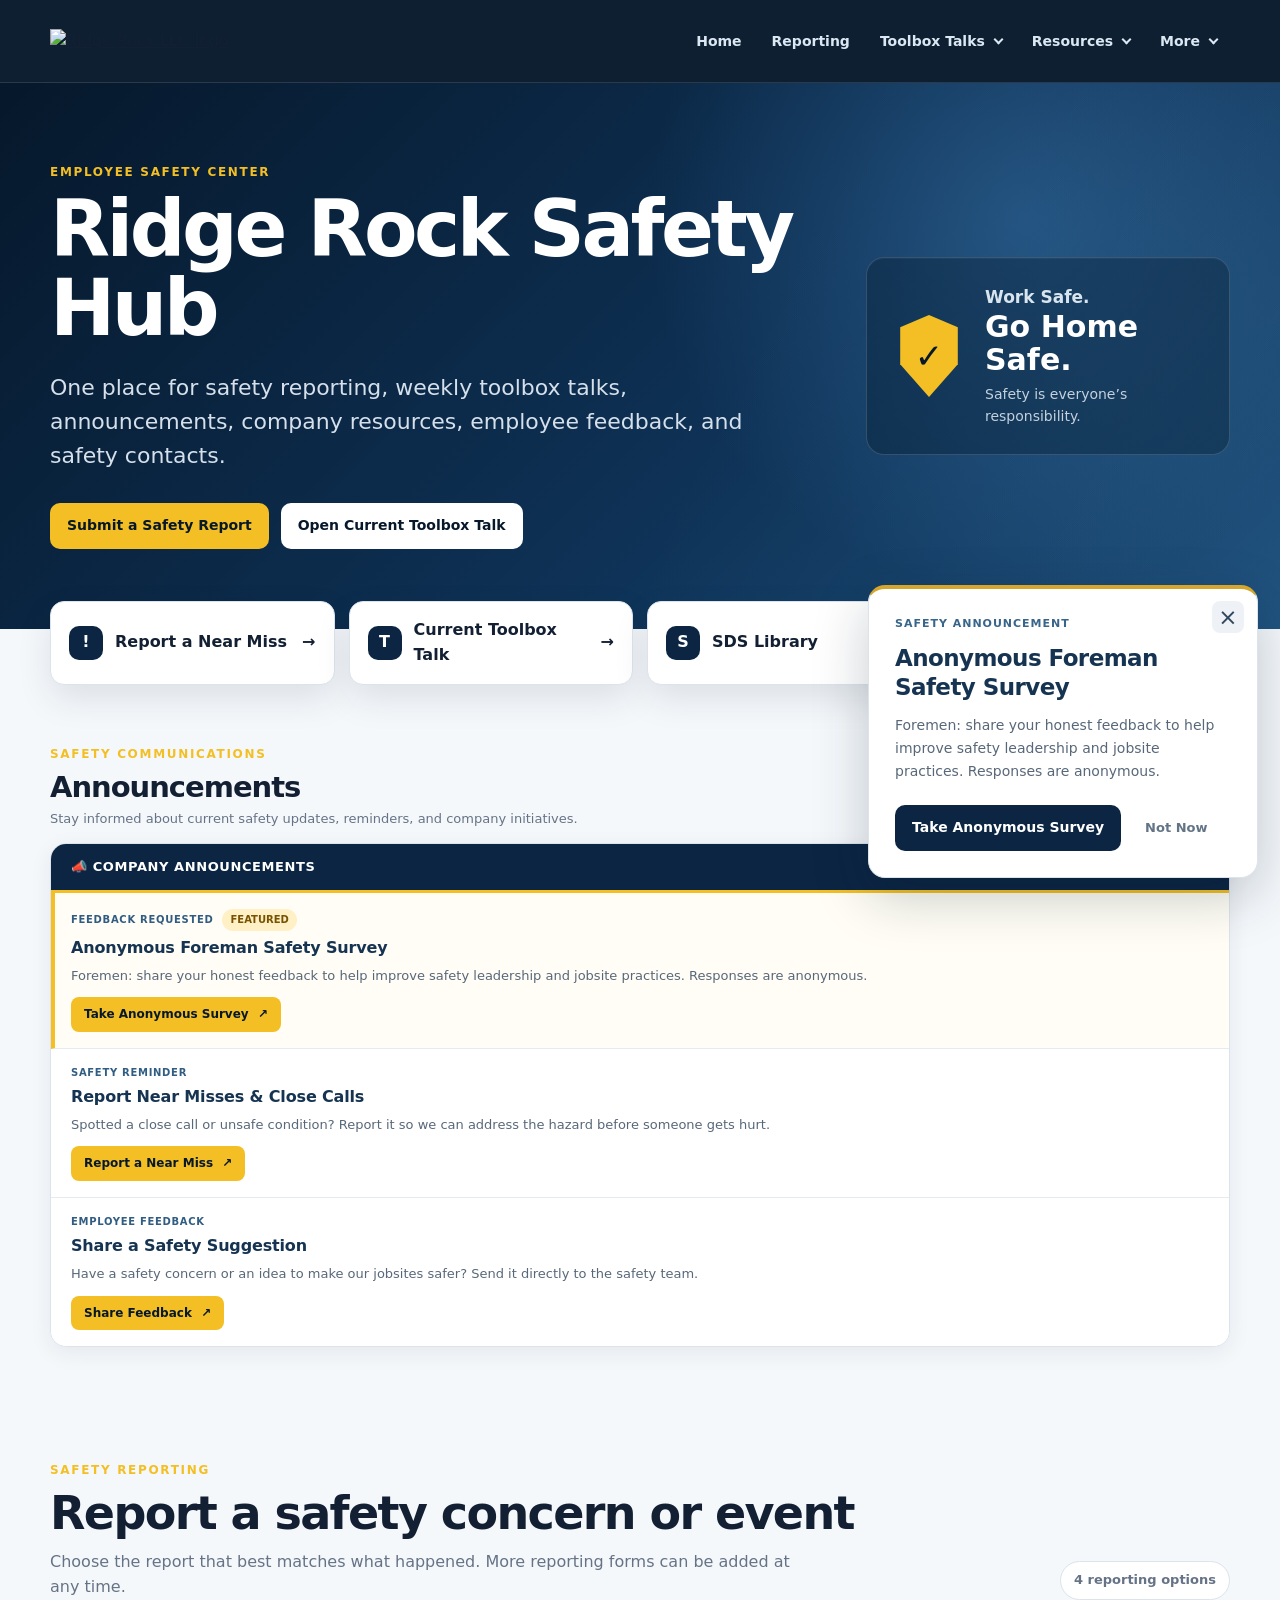
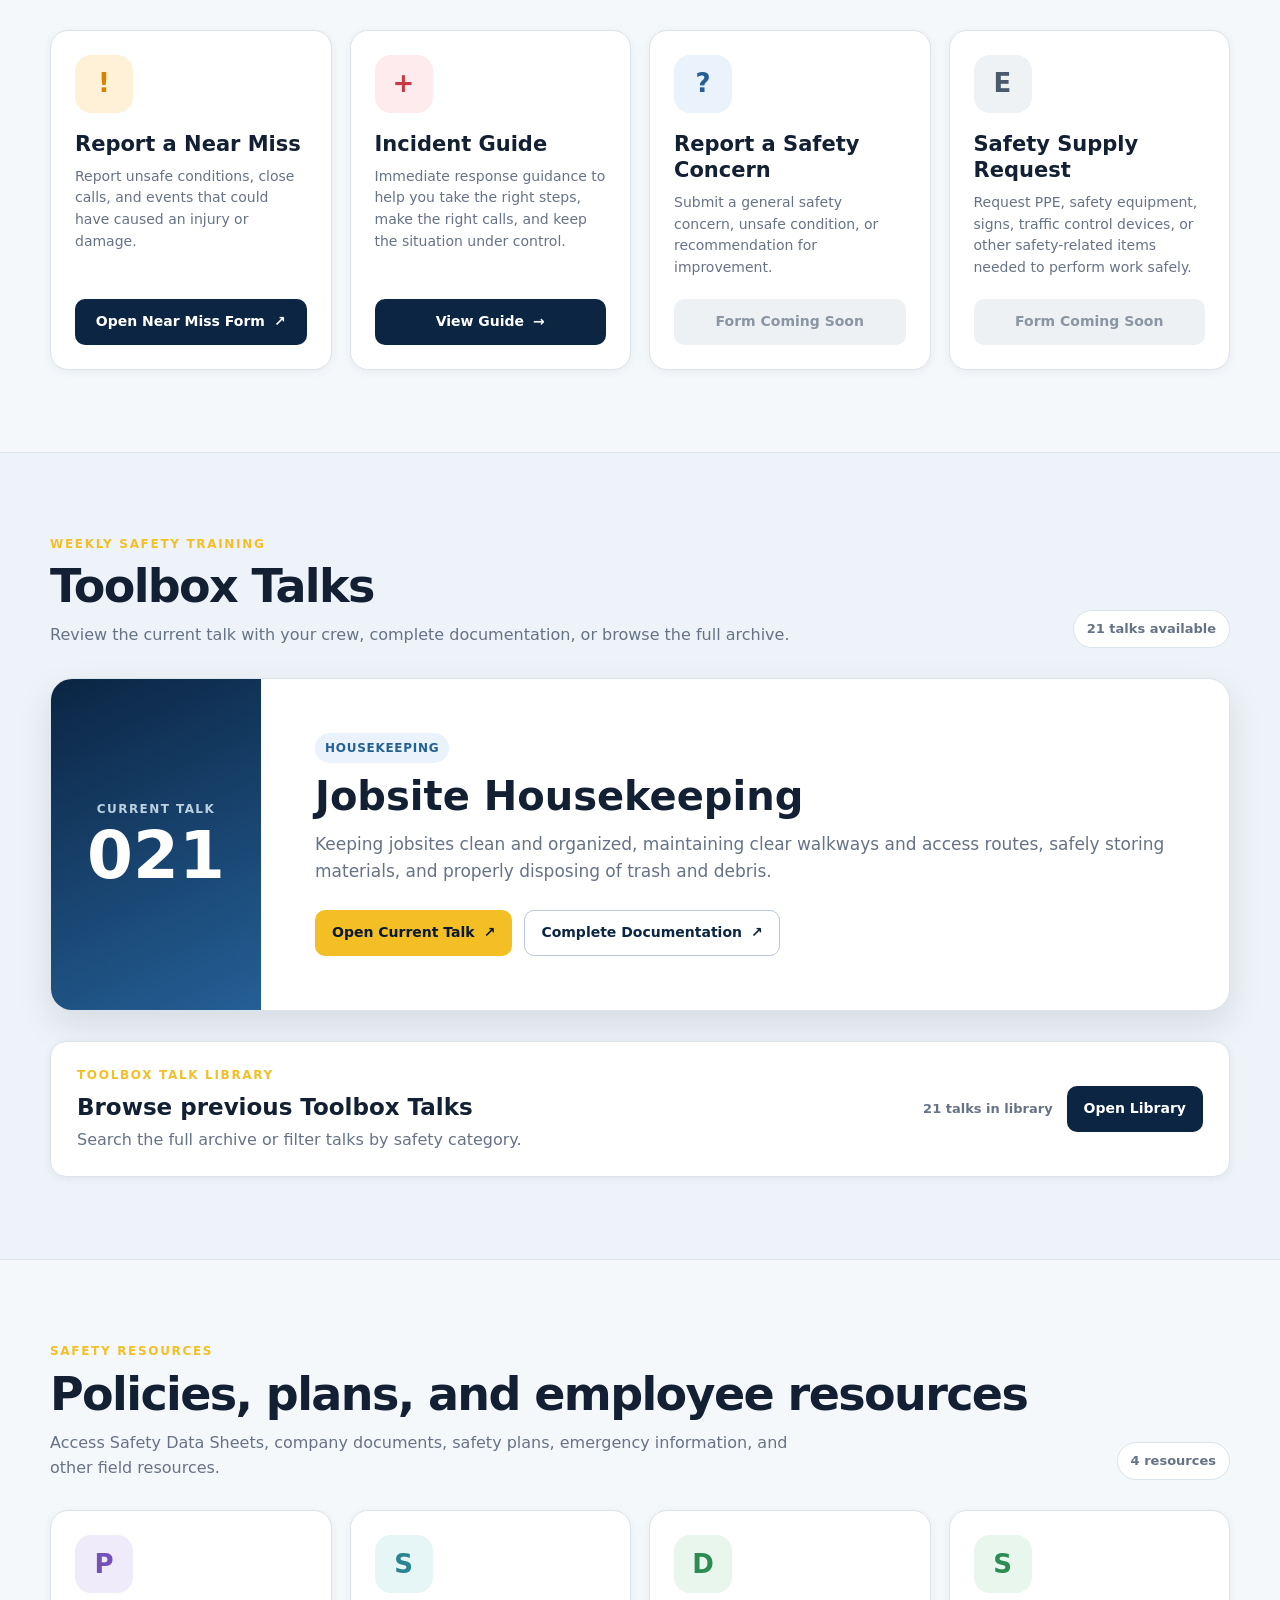
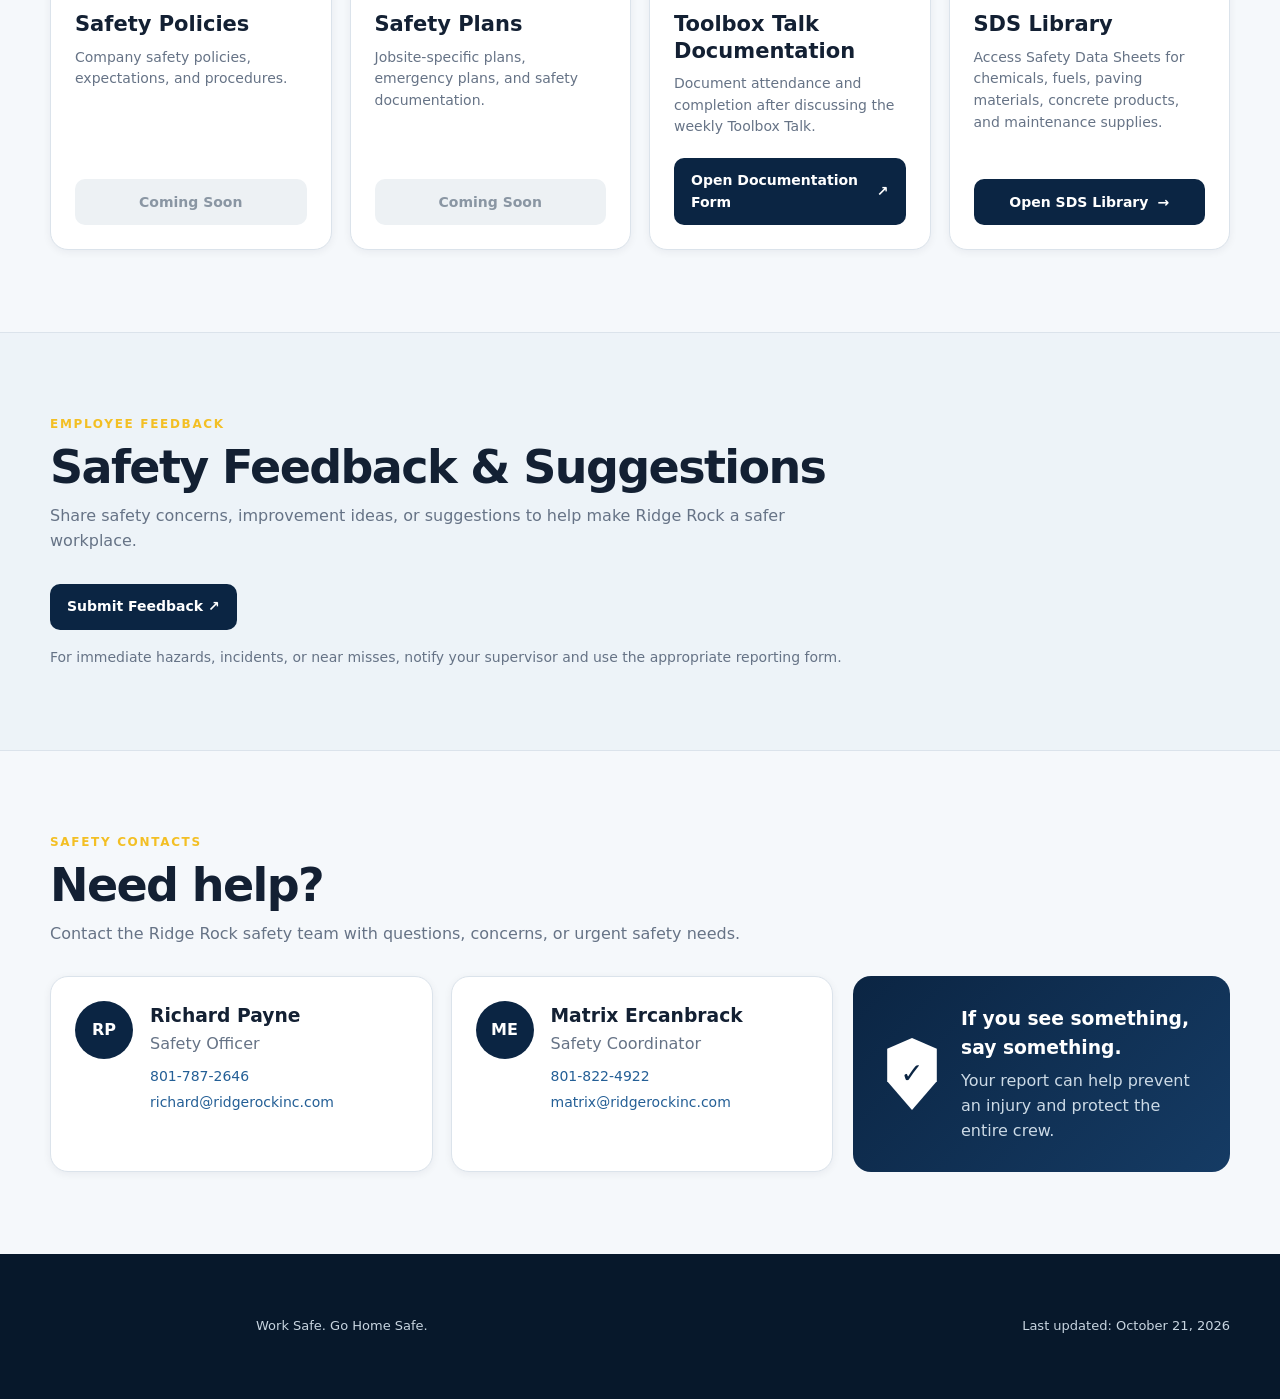
==== commit e3198a2f: "Add Google Analytics tracking code Added Google Analytics tracking script to the head section." ====
--- a/index.html
+++ b/index.html
@@ -3,6 +3,15 @@
 <html lang="en">
 
 <head>
+  <!-- Google tag (gtag.js) -->
+<script async src="https://www.googletagmanager.com/gtag/js?id=G-3Y0TRF3HHL"></script>
+<script>
+  window.dataLayer = window.dataLayer || [];
+  function gtag(){dataLayer.push(arguments);}
+  gtag('js', new Date());
+
+  gtag('config', 'G-3Y0TRF3HHL');
+</script>
   <meta charset="UTF-8">
 
   <meta
--- a/style.css
+++ b/style.css
@@ -1696,85 +1696,106 @@
   display: none !important;
 }
 
-/* ANNOUNCEMENT GRID */
+/* ANNOUNCEMENT BOARD — compact, official company notices */
+.announcements-section { padding-top: 32px; padding-bottom: 32px; }
+.announcements-section .section-heading { margin-bottom: 14px; }
+.announcements-section .section-heading h2 { font-size: clamp(23px, 3vw, 29px); }
+.announcements-section .section-heading p:last-child { font-size: 13px; margin-top: 5px; }
 
 .announcements-grid {
-  display: grid;
-  grid-template-columns: repeat(2, minmax(0, 1fr));
-  gap: 20px;
-}
-
+  display: flex;
+  flex-direction: column;
+  gap: 0;
+  overflow: hidden;
+  background: #fff;
+  border: 1px solid #dbe3eb;
+  border-radius: 16px;
+  box-shadow: 0 6px 22px rgba(7, 24, 43, .07);
+}
+.announcements-grid::before {
+  content: "📣  COMPANY ANNOUNCEMENTS";
+  display: block;
+  padding: 13px 20px;
+  background: var(--navy-900);
+  color: #fff;
+  border-bottom: 3px solid var(--gold-500);
+  font-size: 13px;
+  font-weight: 850;
+  letter-spacing: .045em;
+}
 .announcement-card {
   display: flex;
   flex-direction: column;
   align-items: flex-start;
-  gap: 14px;
+  gap: 7px;
   min-width: 0;
-  padding: 28px;
-  background: #ffffff;
-  border: 1px solid #dce3eb;
-  border-radius: 16px;
-  box-shadow: 0 5px 20px rgba(12, 35, 58, 0.045);
-}
-
+  padding: 16px 20px;
+  background: #fff;
+  border: 0;
+  border-bottom: 1px solid #e5ebf0;
+  border-radius: 0;
+  box-shadow: none;
+}
+.announcement-card:last-child { border-bottom: 0; }
 .announcement-featured {
-  grid-column: 1 / -1;
-  background: linear-gradient(
-    115deg,
-    #ffffff 0%,
-    #f2f6fb 100%
-  );
-  border-left: 5px solid #d6a52c;
-}
-
+  background: #fffdf5;
+  border-left: 4px solid var(--gold-500);
+  padding-left: 16px;
+}
 .announcement-card-top {
   display: flex;
   align-items: center;
-  justify-content: space-between;
-  gap: 12px;
+  justify-content: flex-start;
+  gap: 9px;
   width: 100%;
   flex-wrap: wrap;
 }
-
 .announcement-category {
   color: #315d83;
-  font-size: 12px;
+  font-size: 10px;
   font-weight: 800;
-  letter-spacing: 0.07em;
+  letter-spacing: .07em;
   text-transform: uppercase;
 }
-
 .announcement-featured-label {
-  padding: 5px 11px;
-  background: #fff4d8;
-  color: #806016;
+  padding: 3px 8px;
+  background: #fff0c6;
+  color: #775300;
   border-radius: 999px;
-  font-size: 11px;
+  font-size: 10px;
   font-weight: 800;
   text-transform: uppercase;
-  letter-spacing: 0.04em;
-}
-
+}
 .announcement-card h3 {
   margin: 0;
   color: #163451;
-  font-size: clamp(19px, 2vw, 24px);
-  line-height: 1.25;
-  letter-spacing: -0.02em;
-}
-
+  font-size: 16px;
+  line-height: 1.3;
+  letter-spacing: -.01em;
+}
 .announcement-card p {
   margin: 0;
   color: #586879;
-  font-size: 14px;
-  line-height: 1.65;
-  flex: 1;
-}
-
+  font-size: 13px;
+  line-height: 1.5;
+  flex: initial;
+}
 .announcement-card .button {
-  margin-top: 6px;
+  align-self: flex-start;
+  min-height: 34px;
+  margin-top: 5px;
+  padding: 7px 12px;
+  border-radius: 8px;
+  font-size: 12px;
   text-decoration: none;
 }
+.announcement-card .button-primary,
+.announcement-card .button-warning {
+  background: var(--gold-500);
+  color: var(--navy-950);
+}
+.announcement-card .button-primary:hover,
+.announcement-card .button-warning:hover { background: #ffd34a; }
 
 /* ==========================================
    POPUP BASE
@@ -1928,14 +1949,6 @@
 
 @media (max-width: 900px) {
 
-  .announcements-grid {
-    gap: 16px;
-  }
-
-  .announcement-card {
-    padding: 23px;
-  }
-
   .announcement-popup.popup-corner {
     right: 18px;
     bottom: 18px;
@@ -1948,24 +1961,6 @@
    ========================================== */
 
 @media (max-width: 650px) {
-
-  .announcements-grid {
-    grid-template-columns: 1fr;
-    gap: 14px;
-  }
-
-  .announcement-featured {
-    grid-column: auto;
-  }
-
-  .announcement-card {
-    padding: 21px;
-    border-radius: 13px;
-  }
-
-  .announcement-card h3 {
-    font-size: 20px;
-  }
 
   .announcement-popup.popup-corner {
     left: 12px;
@@ -1997,10 +1992,6 @@
 
 @media (max-width: 390px) {
 
-  .announcement-card {
-    padding: 18px;
-  }
-
   .announcement-popup-actions {
     flex-direction: column;
     align-items: stretch;
@@ -2015,3 +2006,296 @@
   }
 
 }
+
+
+/* ANNOUNCEMENT BOARD MOBILE */
+@media (max-width: 650px) {
+  .announcements-section { padding-top: 24px; padding-bottom: 24px; }
+  .announcements-grid::before { padding: 12px 15px; font-size: 12px; }
+  .announcement-card { padding: 14px 15px; gap: 6px; }
+  .announcement-featured { padding-left: 11px; }
+  .announcement-card h3 { font-size: 15px; }
+  .announcement-card p { font-size: 12.5px; }
+}
+
+/* SHARED RIDGE ROCK NAVIGATION — overlays page without shifting content */
+.site-header { overflow: visible; }
+.header-inner { gap: 20px; }
+.brand { display: inline-flex; align-items: center; flex: 0 0 auto; }
+.main-nav { display: flex; align-items: center; gap: 4px; margin-left: auto; }
+.main-nav .nav-direct-link, .main-nav .nav-dropdown-toggle {
+  display: inline-flex; align-items: center; justify-content: center; gap: 10px;
+  min-height: 43px; padding: 10px 13px; border-radius: 9px;
+  color: #dbe8f3; font-size: 14px; font-weight: 750; line-height: 1.3;
+  text-decoration: none; white-space: nowrap; cursor: pointer;
+  transition: background-color .2s ease, color .2s ease;
+}
+.main-nav .nav-direct-link:hover, .main-nav .nav-dropdown-toggle:hover,
+.main-nav .nav-dropdown[open] > .nav-dropdown-toggle {
+  background: rgba(255,255,255,.09); color: white;
+}
+.main-nav a:focus-visible, .main-nav summary:focus-visible, .menu-button:focus-visible {
+  outline: 2px solid var(--gold-500); outline-offset: 3px;
+}
+.nav-dropdown { position: relative; }
+.nav-dropdown-toggle { list-style: none; user-select: none; }
+.nav-dropdown-toggle::-webkit-details-marker { display: none; }
+.nav-chevron { width: 7px; height: 7px; margin-top: -4px; display: inline-block;
+  border-right: 2px solid currentColor; border-bottom: 2px solid currentColor;
+  transform: rotate(45deg); transition: transform .22s ease;
+}
+.nav-dropdown[open] .nav-chevron { transform: translateY(4px) rotate(225deg); }
+.nav-dropdown-menu {
+  position: absolute; top: calc(100% + 9px); left: 0; width: 275px;
+  padding: 8px; border: 1px solid #dce4ec; border-radius: 14px;
+  background: #fff; box-shadow: 0 18px 45px rgba(7,24,43,.19);
+  z-index: 200; transform-origin: top center;
+}
+.nav-dropdown-menu-right { left: auto; right: 0; }
+.nav-dropdown[open] .nav-dropdown-menu { animation: ridgeNavEnter .2s ease both; }
+@keyframes ridgeNavEnter { from { opacity: 0; transform: translateY(-7px) scale(.98); }
+  to { opacity: 1; transform: translateY(0) scale(1); } }
+.main-nav .nav-dropdown-menu a {
+  display: flex; flex-direction: column; align-items: flex-start; gap: 3px;
+  padding: 13px 14px; border-radius: 9px; color: var(--navy-900);
+  text-decoration: none; white-space: normal;
+  transition: background-color .18s ease, padding-left .18s ease;
+}
+.nav-dropdown-menu a strong { font-size: 13px; font-weight: 800; }
+.nav-dropdown-menu a small { color: #64748b; font-size: 11px; font-weight: 500; line-height: 1.4; }
+.main-nav .nav-dropdown-menu a:hover { background: #edf4fa; color: var(--navy-900); padding-left: 18px; }
+.nav-menu-icon { display: flex; flex-direction: column; justify-content: center; gap: 4px; width: 18px; }
+.nav-menu-icon span { display: block; width: 100%; height: 2px; border-radius: 2px;
+  background: currentColor; }
+@media (max-width: 1120px) {
+  .header-inner { min-height: 76px; }
+  .menu-button { display: inline-flex; align-items: center; justify-content: center; gap: 12px;
+    margin-left: auto; cursor: pointer; }
+  .main-nav { display: flex; position: absolute; top: 100%; left: 0; right: 0;
+    flex-direction: column; align-items: stretch; gap: 3px; margin: 0; padding: 0 18px;
+    max-height: 0; overflow: hidden; visibility: hidden; opacity: 0;
+    background: var(--navy-950); border-top: 1px solid transparent;
+    box-shadow: 0 18px 30px rgba(7,24,43,.16);
+    transition: max-height .32s ease, padding .32s ease, opacity .2s ease, visibility .32s ease;
+  }
+  .main-nav.open { display: flex; max-height: calc(100dvh - 76px); overflow-y: auto;
+    visibility: visible; opacity: 1; padding: 14px 18px 20px;
+    border-top-color: rgba(255,255,255,.1); }
+  .main-nav .nav-direct-link, .main-nav .nav-dropdown-toggle {
+    display: flex; width: 100%; justify-content: space-between;
+    min-height: 48px; padding: 12px 15px; font-size: 14px;
+  }
+  .nav-dropdown { width: 100%; }
+  .nav-dropdown-menu { position: static; width: 100%; margin: 4px 0 10px; padding: 5px;
+    border: 1px solid rgba(255,255,255,.1); border-radius: 10px;
+    background: #102d4d; box-shadow: none; }
+  .main-nav .nav-dropdown-menu a { padding: 12px 15px; color: #fff; }
+  .nav-dropdown-menu a small { color: #b7c9db; }
+  .main-nav .nav-dropdown-menu a:hover { background: rgba(255,255,255,.09);
+    color: #fff; padding-left: 18px; }
+  .nav-dropdown[open] .nav-dropdown-menu { animation: ridgeMobileNavEnter .2s ease both; }
+  @keyframes ridgeMobileNavEnter { from { opacity: 0; transform: translateY(-5px); }
+    to { opacity: 1; transform: translateY(0); } }
+}
+@media (max-width: 760px) {
+  .header-inner { min-height: 72px; }
+  .main-nav.open { max-height: calc(100dvh - 72px); }
+}
+@media (max-width: 560px) {
+  .brand img { width: min(175px, 43vw); }
+  .menu-button { padding: 9px 12px; font-size: 13px; }
+}
+@media (prefers-reduced-motion: reduce) {
+  .main-nav, .nav-chevron, .nav-dropdown-menu { transition: none !important; animation: none !important; }
+}
+
+
+/* ==========================================
+   RIDGE ROCK MOBILE CATEGORY SELECTOR
+   Toolbox Talk Library + SDS Library
+   Desktop design remains unchanged
+========================================== */
+
+.mobile-category-toggle {
+  display: none;
+}
+
+@media (max-width: 760px) {
+
+  /* Category section */
+  .mobile-categories-ready .category-section,
+  .mobile-categories-ready .sds-category-section {
+    background: #ffffff;
+    border: 1px solid #e1e8f0;
+    border-radius: 16px;
+    padding: 16px;
+    margin-bottom: 24px;
+    box-shadow: 0 4px 16px rgba(7, 24, 43, 0.04);
+  }
+
+  /* Hide the large category heading on mobile */
+  .mobile-categories-ready .category-header,
+  .mobile-categories-ready .sds-category-header {
+    display: none;
+  }
+
+  /* Compact category dropdown button */
+  .mobile-category-toggle {
+    display: flex;
+    align-items: center;
+    justify-content: space-between;
+    gap: 12px;
+    width: 100%;
+    min-height: 54px;
+    padding: 12px 15px;
+    border: 1px solid #d6e0eb;
+    border-radius: 11px;
+    background: #f5f8fc;
+    color: #0b2543;
+    font: inherit;
+    text-align: left;
+    cursor: pointer;
+    transition:
+      background 0.2s ease,
+      border-color 0.2s ease;
+  }
+
+  .mobile-category-toggle:hover {
+    background: #edf3fa;
+    border-color: #b9cbdc;
+  }
+
+  .mobile-category-toggle:focus-visible {
+    outline: 3px solid #f3bf24;
+    outline-offset: 3px;
+  }
+
+  .mobile-category-toggle-left {
+    display: flex;
+    align-items: center;
+    gap: 12px;
+    min-width: 0;
+  }
+
+  .mobile-category-icon {
+    display: flex;
+    align-items: center;
+    justify-content: center;
+    width: 35px;
+    height: 35px;
+    flex-shrink: 0;
+    border-radius: 9px;
+    background: #e3ecf6;
+    color: #0b2543;
+  }
+
+  .mobile-category-icon svg {
+    width: 19px;
+    height: 19px;
+  }
+
+  .mobile-category-labels {
+    display: flex;
+    flex-direction: column;
+    gap: 3px;
+    min-width: 0;
+  }
+
+  .mobile-category-caption {
+    color: #60748b;
+    font-size: 11px;
+    font-weight: 700;
+    letter-spacing: 0.05em;
+    text-transform: uppercase;
+  }
+
+  .mobile-category-selected {
+    color: #0b2543;
+    font-size: 14px;
+    font-weight: 750;
+    overflow: hidden;
+    text-overflow: ellipsis;
+    white-space: nowrap;
+  }
+
+  .mobile-category-chevron {
+    width: 18px;
+    height: 18px;
+    flex-shrink: 0;
+    transition: transform 0.25s ease;
+  }
+
+  .mobile-category-toggle[aria-expanded="true"]
+  .mobile-category-chevron {
+    transform: rotate(180deg);
+  }
+
+  /* Categories stay hidden until opened */
+  .mobile-categories-ready .category-grid,
+  .mobile-categories-ready .sds-category-grid {
+    display: grid;
+    max-height: 0;
+    opacity: 0;
+    overflow: hidden;
+    visibility: hidden;
+    margin-top: 0;
+    padding-top: 0;
+    padding-bottom: 0;
+    transition:
+      max-height 0.3s ease,
+      opacity 0.2s ease,
+      margin-top 0.3s ease,
+      visibility 0.3s ease;
+  }
+
+  /* Expanded category panel */
+  .mobile-categories-ready .category-section.mobile-categories-open
+  .category-grid,
+  .mobile-categories-ready .sds-category-section.mobile-categories-open
+  .sds-category-grid {
+    max-height: 360px;
+    opacity: 1;
+    overflow-y: auto;
+    overscroll-behavior: contain;
+    visibility: visible;
+    margin-top: 14px;
+    padding-top: 4px;
+    padding-bottom: 8px;
+    scrollbar-width: thin;
+  }
+
+  /* Make existing category cards more compact */
+  .mobile-categories-ready .category-grid > *,
+  .mobile-categories-ready .sds-category-grid > * {
+    min-width: 0;
+  }
+
+  /* Selected category indicator */
+  .mobile-category-active {
+    margin-top: 10px;
+    color: #526981;
+    font-size: 12px;
+    line-height: 1.5;
+  }
+
+  .mobile-category-active strong {
+    color: #0b2543;
+  }
+
+  /* Results immediately follow the filter */
+  .library-results-heading,
+  .sds-results-heading {
+    scroll-margin-top: 105px;
+  }
+
+}
+
+@media (prefers-reduced-motion: reduce) {
+  .mobile-category-toggle,
+  .mobile-category-chevron,
+  .mobile-categories-ready .category-grid,
+  .mobile-categories-ready .sds-category-grid {
+    transition: none !important;
+  }
+}
+
